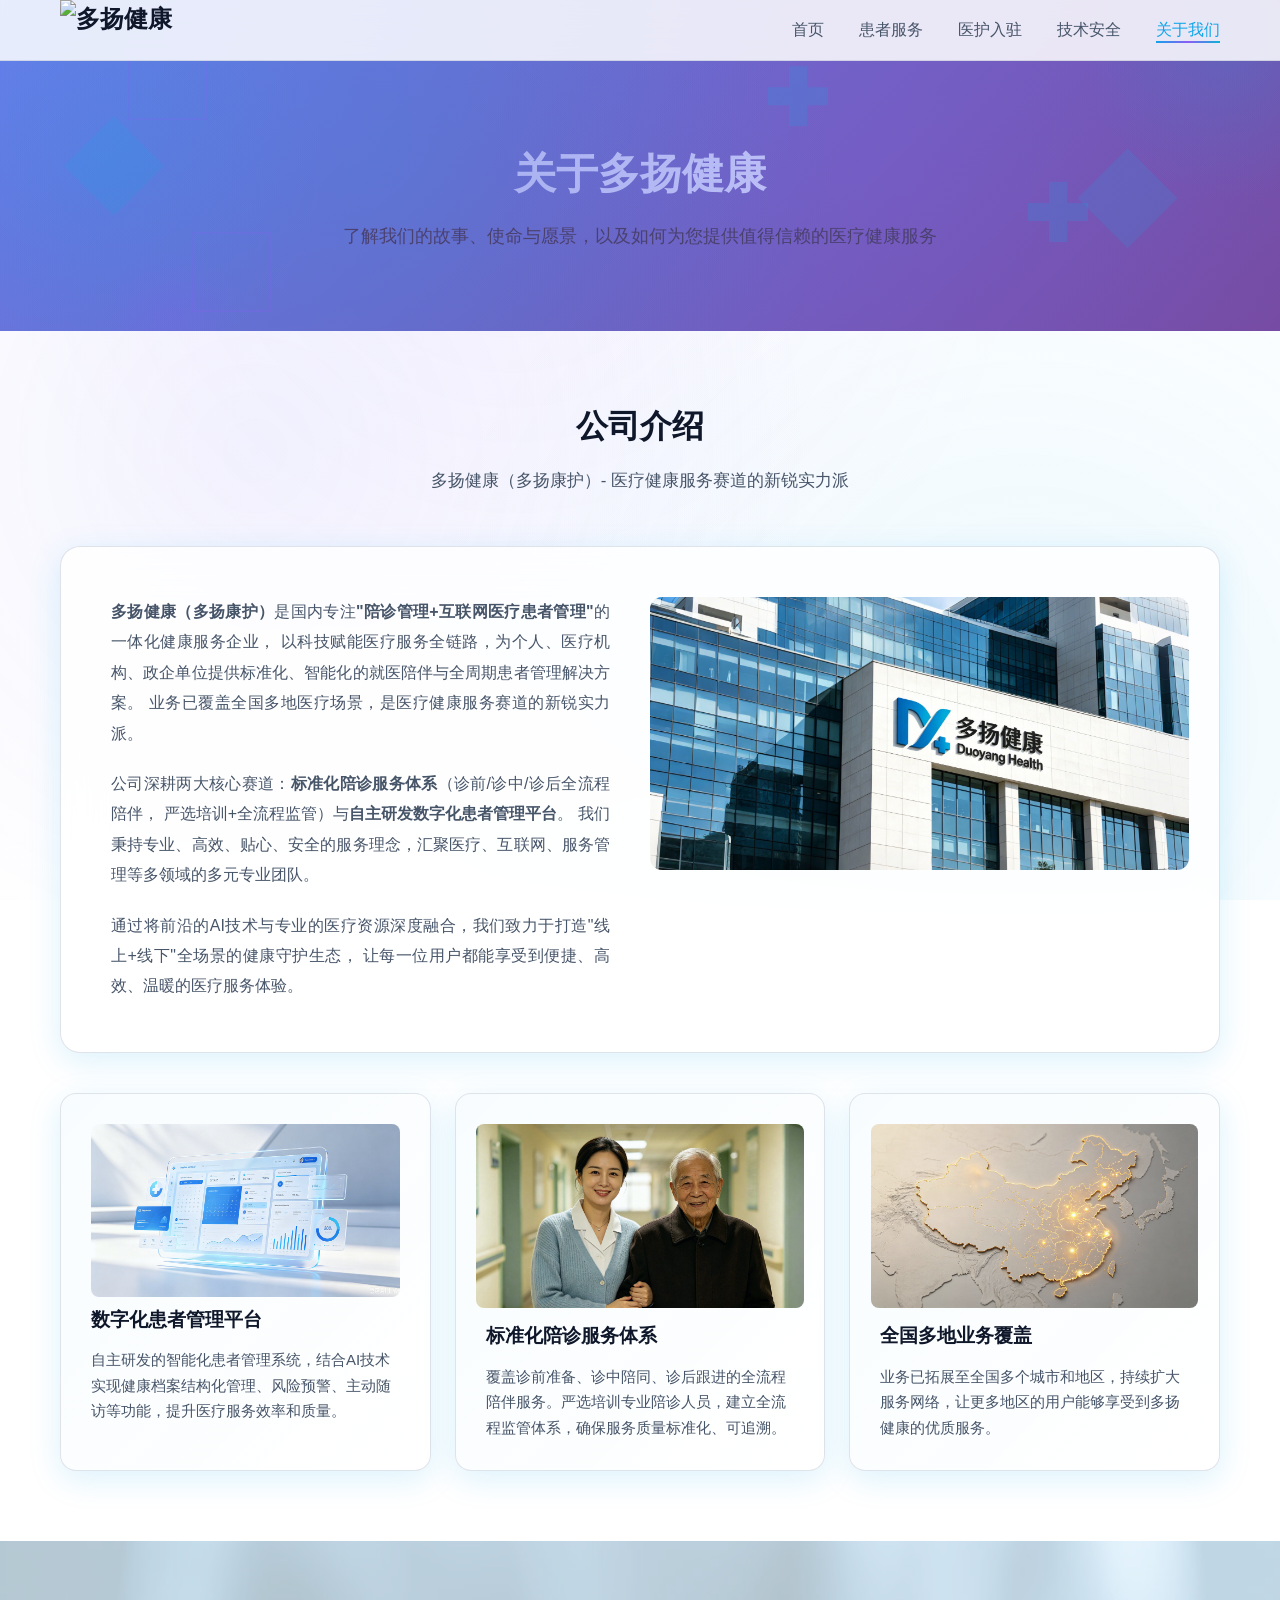
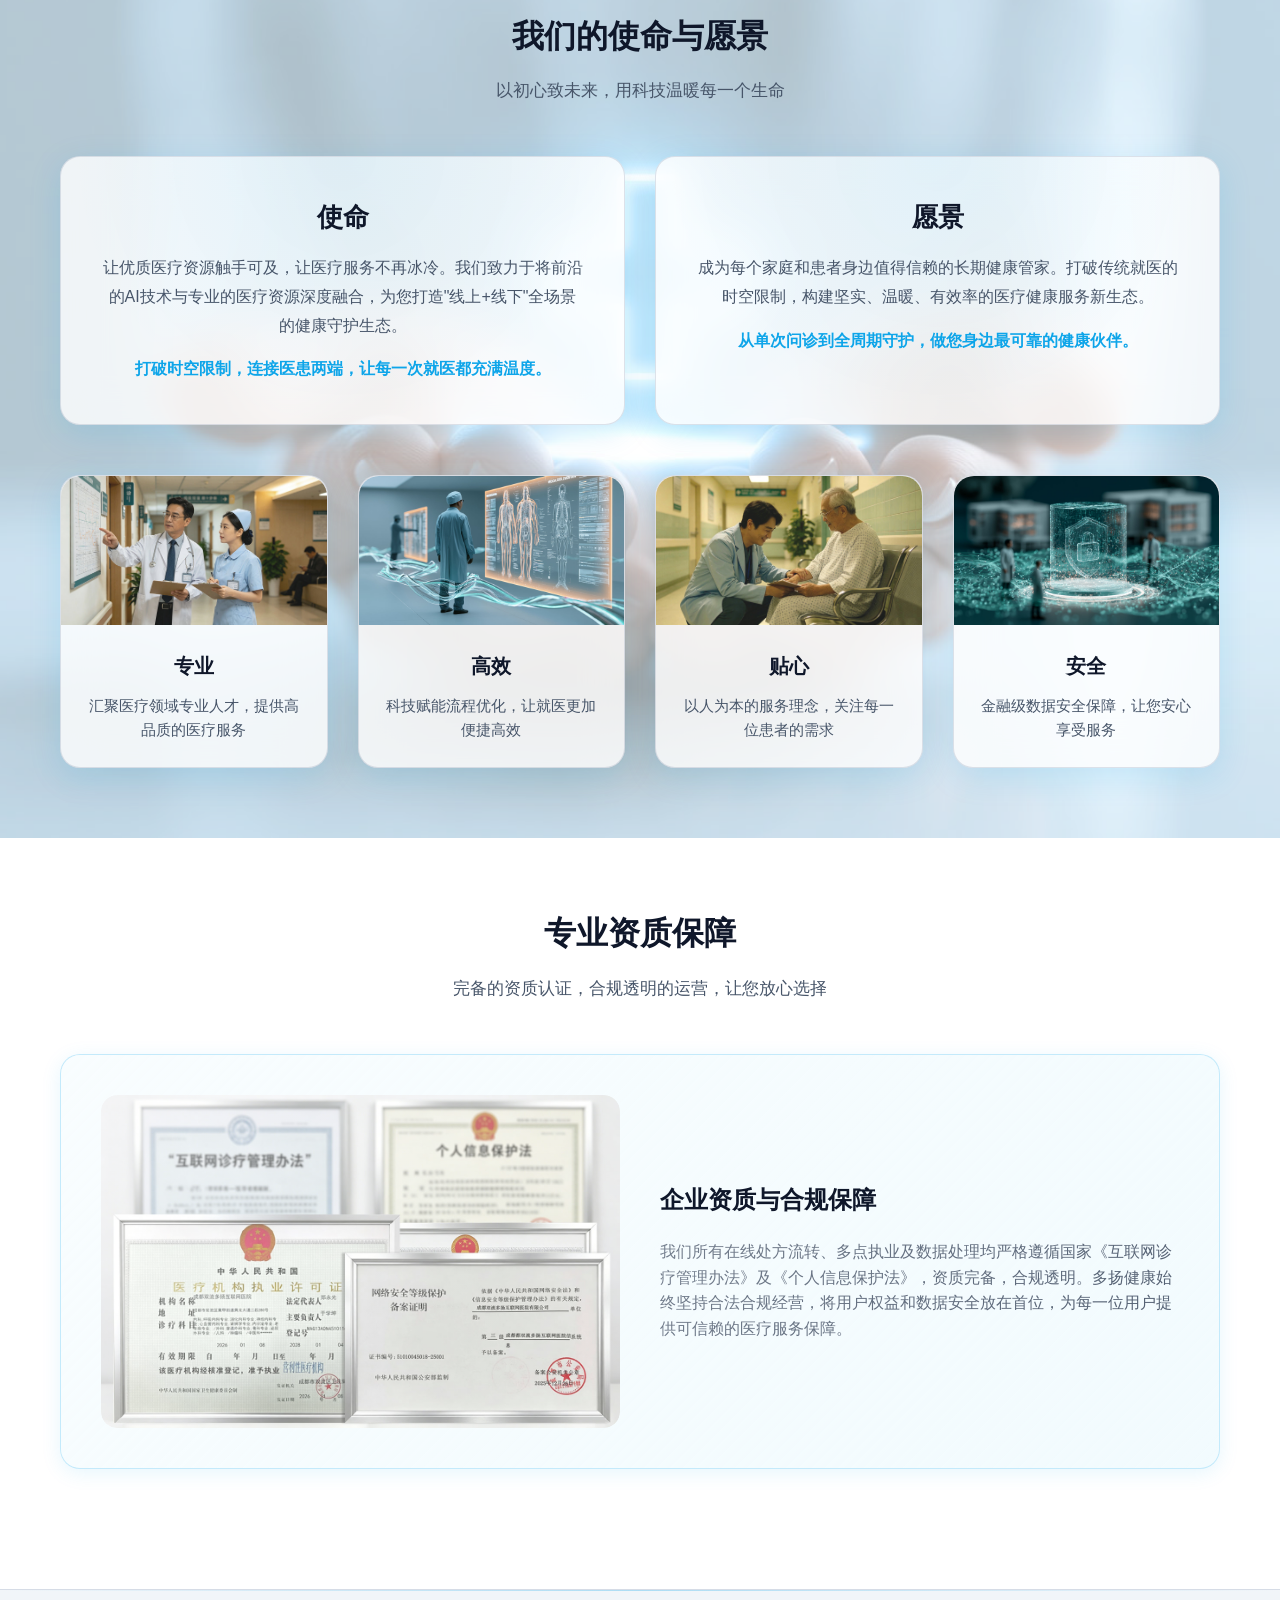
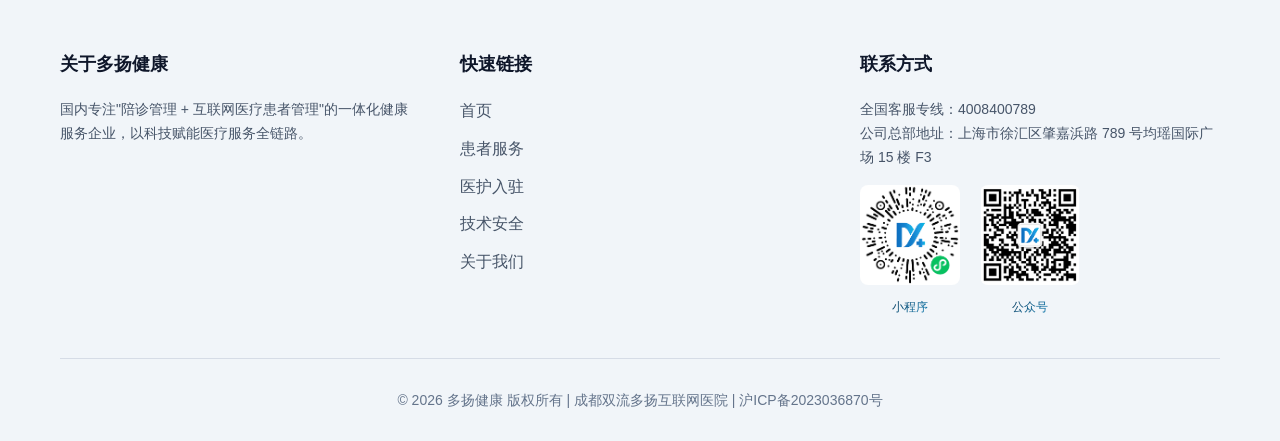
==== about.html @ b5661919 "first commit" ====
<!DOCTYPE html>
<html lang="zh-CN">
<head>
    <meta charset="UTF-8">
    <meta name="viewport" content="width=device-width, initial-scale=1.0">
    <title>关于我们 - 多扬健康</title>
    <link rel="stylesheet" href="css/style.css">
</head>
<body>
    <!-- 导航栏 -->
    <nav class="navbar">
        <div class="nav-container">
            <a href="index.html" class="logo" style="display: flex; align-items: center; gap: 10px;">
                <img src="images/LOGO.PNG" alt="多扬健康" style="height: 60px; width: 140px; object-fit: contain;">
            </a>
            <ul class="nav-menu">
                <li><a href="index.html">首页</a></li>
                <li><a href="services.html">患者服务</a></li>
                <li><a href="join.html">医护入驻</a></li>
                <li><a href="tech.html">技术安全</a></li>
                <li><a href="about.html" class="active">关于我们</a></li>
            </ul>
            <div class="mobile-toggle">
                <span></span>
                <span></span>
                <span></span>
            </div>
        </div>
    </nav>

    <!-- 页面Banner -->
    <section class="page-banner" style="background: linear-gradient(135deg, #667eea 0%, #764ba2 100%);">
        <!-- 浮动几何图形 - 方块、十字、菱形 -->
        <div class="banner-float-square" style="top: 12%; left: 10%;"></div>
        <div class="banner-float-diamond" style="top: 35%; left: 5%; animation-delay: -4s;"></div>
        <div class="banner-float-circle-1" style="top: 75%; left: 8%;"></div>
        <div class="banner-float-cross" style="top: 55%; right: 15%;"></div>
        <div class="banner-float-diamond" style="bottom: 25%; right: 8%; animation-delay: -3s;"></div>
        <div class="banner-float-square" style="top: 70%; left: 15%; animation-delay: -6s;"></div>
        <div class="banner-float-cross" style="top: 20%; left: 60%; animation-delay: -2s;"></div>

        <!-- 脉冲光晕 -->
        <div class="banner-pulse-1"></div>

        <!-- 内容 -->
        <h1 style="background: linear-gradient(90deg, #8b9de8 0%, #dad3ff 100%); -webkit-background-clip: text; -webkit-text-fill-color: transparent; background-clip: text;">关于多扬健康</h1>
        <p style="color: #4b4170;">了解我们的故事、使命与愿景，以及如何为您提供值得信赖的医疗健康服务</p>
    </section>

    <!-- 公司介绍 -->
    <section class="content-block">
        <div class="container">
            <div class="block-header fade-in">
                <h2>公司介绍</h2>
                <p>多扬健康（多扬康护）- 医疗健康服务赛道的新锐实力派</p>
            </div>

            <div class="about-intro fade-in" style="display: grid; grid-template-columns: 1fr 1fr; gap: 60px; align-items: start; color: var(--text-gray);">
                <div>
                    <p style="margin-bottom: 20px; text-align: justify; text-justify: inter-character;">
                        <strong>多扬健康（多扬康护）</strong>是国内专注<strong>"陪诊管理+互联网医疗患者管理"</strong>的一体化健康服务企业，
                        以科技赋能医疗服务全链路，为个人、医疗机构、政企单位提供标准化、智能化的就医陪伴与全周期患者管理解决方案。
                        业务已覆盖全国多地医疗场景，是医疗健康服务赛道的新锐实力派。
                    </p>
                    <p style="margin-bottom: 20px; text-align: justify; text-justify: inter-character;">
                        公司深耕两大核心赛道：<strong>标准化陪诊服务体系</strong>（诊前/诊中/诊后全流程陪伴，
                        严选培训+全流程监管）与<strong>自主研发数字化患者管理平台</strong>。
                        我们秉持专业、高效、贴心、安全的服务理念，汇聚医疗、互联网、服务管理等多领域的多元专业团队。
                    </p>
                    <p style="text-align: justify; text-justify: inter-character;">
                        通过将前沿的AI技术与专业的医疗资源深度融合，我们致力于打造"线上+线下"全场景的健康守护生态，
                        让每一位用户都能享受到便捷、高效、温暖的医疗服务体验。
                    </p>
                </div>
                <img src="images/duoyangcompany.jpg" alt="多扬健康企业总部" style="width: 108%; height: auto; border-radius: 12px; object-fit: cover; margin-left: -4%; margin-bottom: 8px;">
            </div>

            <!-- 核心业务板块 -->
            <div class="feature-list fade-in" style="margin-top: 32px; display: grid; grid-template-columns: repeat(3, 1fr); gap: 24px;">
                <div class="feature-item">
                    <img src="images/digital-platform.jpg" alt="数字化平台" style="width: 100%; height: auto; border-radius: 8px; object-fit: cover;">
                    <h3>数字化患者管理平台</h3>
                    <p>自主研发的智能化患者管理系统，结合AI技术实现健康档案结构化管理、风险预警、主动随访等功能，提升医疗服务效率和质量。</p>
                </div>

                <div class="feature-item">
                    <img src="images/accompanying-consultation.jpg" alt="陪诊服务" style="width: 106%; height: auto; border-radius: 8px; object-fit: cover; margin-left: -3%; margin-bottom: 6px;">
                    <h3>标准化陪诊服务体系</h3>
                    <p>覆盖诊前准备、诊中陪同、诊后跟进的全流程陪伴服务。严选培训专业陪诊人员，建立全流程监管体系，确保服务质量标准化、可追溯。</p>
                </div>

                <div class="feature-item">
                    <img src="images/map.jpg" alt="全国覆盖" style="width: 106%; height: auto; border-radius: 8px; object-fit: cover; margin-left: -3%; margin-bottom: 6px;">
                    <h3>全国多地业务覆盖</h3>
                    <p>业务已拓展至全国多个城市和地区，持续扩大服务网络，让更多地区的用户能够享受到多扬健康的优质服务。</p>
                </div>
            </div>
        </div>
    </section>

    <!-- 使命与愿景 -->
    <section class="content-block bg-light" style="background: linear-gradient(rgba(255, 255, 255, 0.55), rgba(255, 255, 255, 0.55)), url('images/Mission-and-Vision.jpg') center/cover no-repeat;">
        <div class="container">
            <div class="block-header fade-in">
                <h2>我们的使命与愿景</h2>
                <p>以初心致未来，用科技温暖每一个生命</p>
            </div>

            <div class="mission-vision fade-in">
                <div class="mv-card">
                    <h3>使命</h3>
                    <p>让优质医疗资源触手可及，让医疗服务不再冰冷。我们致力于将前沿的AI技术与专业的医疗资源深度融合，为您打造"线上+线下"全场景的健康守护生态。</p>
                    <p style="margin-top: 15px; color: var(--primary-color); font-weight: 600;">
                        打破时空限制，连接医患两端，让每一次就医都充满温度。
                    </p>
                </div>

                <div class="mv-card">
                    <h3>愿景</h3>
                    <p>成为每个家庭和患者身边值得信赖的长期健康管家。打破传统就医的时空限制，构建坚实、温暖、有效率的医疗健康服务新生态。</p>
                    <p style="margin-top: 15px; color: var(--primary-color); font-weight: 600;">
                        从单次问诊到全周期守护，做您身边最可靠的健康伙伴。
                    </p>
                </div>
            </div>

            <!-- 服务理念 -->
            <div class="services-grid fade-in" style="margin-top: 50px;">
                <div class="service-card" style="padding: 0;">
                    <div style="overflow: hidden; border-radius: 20px 20px 0 0;">
                        <img src="images/professional.jpg" alt="专业" style="width: 100%; height: auto; object-fit: cover; display: block;">
                    </div>
                    <div style="padding: 25px;">
                        <h3>专业</h3>
                        <p>汇聚医疗领域专业人才，提供高品质的医疗服务</p>
                    </div>
                </div>

                <div class="service-card" style="padding: 0;">
                    <div style="overflow: hidden; border-radius: 20px 20px 0 0;">
                        <img src="images/fast2.jpg" alt="高效" style="width: 100%; height: auto; object-fit: cover; display: block;">
                    </div>
                    <div style="padding: 25px;">
                        <h3>高效</h3>
                        <p>科技赋能流程优化，让就医更加便捷高效</p>
                    </div>
                </div>

                <div class="service-card" style="padding: 0;">
                    <div style="overflow: hidden; border-radius: 20px 20px 0 0;">
                        <img src="images/heartwarming.jpg" alt="贴心" style="width: 100%; height: auto; object-fit: cover; display: block;">
                    </div>
                    <div style="padding: 25px;">
                        <h3>贴心</h3>
                        <p>以人为本的服务理念，关注每一位患者的需求</p>
                    </div>
                </div>

                <div class="service-card" style="padding: 0;">
                    <div style="overflow: hidden; border-radius: 20px 20px 0 0;">
                        <img src="images/safe2.jpg" alt="安全" style="width: 100%; height: auto; object-fit: cover; display: block;">
                    </div>
                    <div style="padding: 25px;">
                        <h3>安全</h3>
                        <p>金融级数据安全保障，让您安心享受服务</p>
                    </div>
                </div>
            </div>
        </div>
    </section>

    <!-- 专业资质保障 -->
    <section class="content-block">
        <div class="container">
            <div class="block-header fade-in">
                <h2>专业资质保障</h2>
                <p>完备的资质认证，合规透明的运营，让您放心选择</p>
            </div>

            <div class="qualifications fade-in" style="display: grid; grid-template-columns: 1fr 1fr; gap: 40px; align-items: center; color: var(--text-gray);">
                <div style="overflow: hidden; border-radius: 16px;">
                    <img src="images/qualification4.jpg" alt="企业资质与合规保障" style="width: 100%; height: auto; object-fit: cover; border-radius: 16px; display: block;">
                </div>
                <div>
                    <h3>企业资质与合规保障</h3>
                    <p>我们所有在线处方流转、多点执业及数据处理均严格遵循国家《互联网诊疗管理办法》及《个人信息保护法》，资质完备，合规透明。多扬健康始终坚持合法合规经营，将用户权益和数据安全放在首位，为每一位用户提供可信赖的医疗服务保障。</p>
                </div>
            </div>
        </div>
    </section>

    <!-- 联系我们 -->
    <!-- Footer -->
    <footer class="footer">
        <div class="container">
            <div class="footer-grid">
                <div class="footer-section">
                    <h4>关于多扬健康</h4>
                    <p>国内专注"陪诊管理 + 互联网医疗患者管理"的一体化健康服务企业，以科技赋能医疗服务全链路。</p>
                </div>
                <div class="footer-section">
                    <h4>快速链接</h4>
                    <ul>
                        <li><a href="index.html">首页</a></li>
                        <li><a href="services.html">患者服务</a></li>
                        <li><a href="join.html">医护入驻</a></li>
                        <li><a href="tech.html">技术安全</a></li>
                        <li><a href="about.html">关于我们</a></li>
                    </ul>
                </div>
                <div class="footer-section">
                    <h4>联系方式</h4>
                    <p>全国客服专线：4008400789</p>
                    <p>公司总部地址：上海市徐汇区肇嘉浜路 789 号均瑶国际广场 15 楼 F3</p>
                    <div style="display: flex; gap: 20px; margin-top: 15px;">
                        <div style="text-align: center;">
                            <img src="images/duoyangapp.png" alt="小程序" style="width: 100px; height: 100px; object-fit: contain; border-radius: 8px; margin-bottom: 5px;">
                            <p style="font-size: 12px; background: linear-gradient(135deg, #0f172a 0%, #0ea5e9 100%); -webkit-background-clip: text; -webkit-text-fill-color: transparent; background-clip: text;">小程序</p>
                        </div>
                        <div style="text-align: center;">
                            <img src="images/official-account.png" alt="公众号" style="width: 100px; height: 100px; object-fit: contain; border-radius: 8px; margin-bottom: 5px;">
                            <p style="font-size: 12px; background: linear-gradient(135deg, #0f172a 0%, #0ea5e9 100%); -webkit-background-clip: text; -webkit-text-fill-color: transparent; background-clip: text;">公众号</p>
                        </div>
                    </div>
                </div>
            </div>
            <div class="footer-bottom">
                <p>&copy; 2026 多扬健康 版权所有 | 成都双流多扬互联网医院 | 沪ICP备2023036870号</p>
            </div>
        </div>
    </footer>

    <script src="js/main.js"></script>
</body>
</html>
---- css/style.css ----
* {
    margin: 0;
    padding: 0;
    box-sizing: border-box;
}

:root {
    --primary-color: #0ea5e9;
    --primary-dark: #0284c7;
    --secondary-color: #8b5cf6;
    --accent-color: #06b6d4;
    --text-dark: #0f172a;
    --text-gray: #475569;
    --text-light: #64748b;
    --bg-white: #ffffff;
    --bg-light: #f8fafc;
    --bg-lighter: #f1f5f9;
    --bg-glass: rgba(255, 255, 255, 0.7);
    --bg-glass-light: rgba(255, 255, 255, 0.9);
    --border-glass: rgba(148, 163, 184, 0.3);
    --shadow-sm: 0 1px 2px 0 rgba(0, 0, 0, 0.05);
    --shadow-md: 0 4px 6px -1px rgba(0, 0, 0, 0.1), 0 2px 4px -1px rgba(0, 0, 0, 0.06);
    --shadow-lg: 0 10px 15px -3px rgba(0, 0, 0, 0.1), 0 4px 6px -2px rgba(0, 0, 0, 0.05);
    --shadow-glass: 0 8px 32px 0 rgba(14, 165, 233, 0.15);
    --shadow-glow: 0 0 40px rgba(14, 165, 233, 0.25);
    --gradient-primary: linear-gradient(135deg, #667eea 0%, #764ba2 100%);
    --gradient-tech: linear-gradient(135deg, #0ea5e9 0%, #8b5cf6 50%, #06b6d4 100%);
    --gradient-hero: linear-gradient(135deg, #e0f2fe 0%, #ddd6fe 50%, #cffafe 100%);
    --gradient-glass: linear-gradient(135deg, rgba(255, 255, 255, 0.8) 0%, rgba(248, 250, 252, 0.6) 100%);
}

body {
    font-family: -apple-system, BlinkMacSystemFont, 'Segoe UI', 'PingFang SC', 'Hiragino Sans GB', 'Microsoft YaHei', 'Helvetica Neue', Helvetica, Arial, sans-serif;
    line-height: 1.6;
    color: var(--text-dark);
    background: var(--bg-white);
    position: relative;
    overflow-x: hidden;
}

body::before {
    content: '';
    position: fixed;
    top: 0;
    left: 0;
    right: 0;
    bottom: 0;
    background: 
        radial-gradient(circle at 20% 50%, rgba(99, 102, 241, 0.08) 0%, transparent 50%),
        radial-gradient(circle at 80% 80%, rgba(14, 165, 233, 0.08) 0%, transparent 50%),
        radial-gradient(circle at 40% 20%, rgba(139, 92, 246, 0.06) 0%, transparent 50%);
    z-index: -1;
    animation: backgroundPulse 10s ease-in-out infinite alternate;
}

@keyframes backgroundPulse {
    0% { opacity: 0.7; }
    100% { opacity: 1; }
}

.container {
    max-width: 1200px;
    margin: 0 auto;
    padding: 0 20px;
}

/* 导航栏 - Light Glassmorphism */
.navbar {
    position: fixed;
    top: 0;
    left: 0;
    right: 0;
    background: rgba(255, 255, 255, 0.85);
    backdrop-filter: blur(20px);
    -webkit-backdrop-filter: blur(20px);
    border-bottom: 1px solid var(--border-glass);
    z-index: 1000;
    transition: all 0.3s ease;
}

.navbar.scrolled {
    background: rgba(255, 255, 255, 0.95);
    box-shadow: var(--shadow-md);
}

.nav-container {
    max-width: 1200px;
    margin: 0 auto;
    padding: 0 20px;
    display: flex;
    justify-content: space-between;
    align-items: center;
    height: 60px;
}

.logo {
    font-size: 24px;
    font-weight: bold;
    color: var(--text-dark);
    text-decoration: none;
    display: flex;
    align-items: center;
    gap: 8px;
}

.logo-icon {
    width: 40px;
    height: 40px;
    background: var(--gradient-tech);
    border-radius: 12px;
    display: flex;
    align-items: center;
    justify-content: center;
    color: white;
    font-size: 20px;
    box-shadow: 0 4px 12px rgba(14, 165, 233, 0.25);
    animation: logoGlow 3s ease-in-out infinite alternate;
}

@keyframes logoGlow {
    0% { box-shadow: 0 4px 12px rgba(14, 165, 233, 0.25); }
    100% { box-shadow: 0 4px 16px rgba(139, 92, 246, 0.35); }
}

.nav-menu {
    display: flex;
    list-style: none;
    gap: 35px;
    align-items: center;
}

.nav-menu a {
    text-decoration: none;
    color: var(--text-gray);
    font-weight: 500;
    transition: all 0.3s ease;
    position: relative;
    padding: 5px 0;
}

.nav-menu a:hover,
.nav-menu a.active {
    color: var(--primary-color);
}

.nav-menu a::after {
    content: '';
    position: absolute;
    bottom: 0;
    left: 0;
    width: 0;
    height: 2px;
    background: var(--gradient-tech);
    transition: width 0.3s ease;
}

.nav-menu a:hover::after,
.nav-menu a.active::after {
    width: 100%;
}

.mobile-toggle {
    display: none;
    flex-direction: column;
    gap: 5px;
    cursor: pointer;
    padding: 5px;
}

.mobile-toggle span {
    width: 25px;
    height: 3px;
    background: var(--text-dark);
    border-radius: 2px;
    transition: all 0.3s ease;
}

/* Hero Banner - Light Tech Style */
.hero {
    min-height: 100vh;
    background: var(--gradient-hero);
    display: flex;
    align-items: center;
    justify-content: center;
    text-align: center;
    color: var(--text-dark);
    padding: 120px 20px 80px;
    position: relative;
    overflow: hidden;
}

/* Hero with Background Image */
.hero-with-image {
    background: url('../images/medical-team-hero.jpg') no-repeat center center;
    background-size: cover;
    position: relative;
}

.hero-with-image::before {
    content: '';
    position: absolute;
    top: 0;
    left: 0;
    right: 0;
    bottom: 0;
    background: linear-gradient(135deg, rgba(255, 255, 255, 0.92) 0%, rgba(240, 249, 255, 0.88) 50%, rgba(238, 244, 255, 0.90) 100%);
    z-index: 1;
}

.hero::before {
    content: '';
    position: absolute;
    top: 0;
    left: 0;
    right: 0;
    bottom: 0;
    background:
        radial-gradient(circle at 30% 40%, rgba(14, 165, 233, 0.15) 0%, transparent 50%),
        radial-gradient(circle at 70% 60%, rgba(139, 92, 246, 0.15) 0%, transparent 50%);
    animation: heroPulse 8s ease-in-out infinite alternate;
}

@keyframes heroPulse {
    0% { transform: scale(1); }
    100% { transform: scale(1.02); }
}

.hero-particles {
    position: absolute;
    top: 0;
    left: 0;
    right: 0;
    bottom: 0;
    overflow: hidden;
}

.particle {
    position: absolute;
    width: 4px;
    height: 4px;
    background: rgba(14, 165, 233, 0.6);
    border-radius: 50%;
    animation: float 15s infinite;
    box-shadow: 0 0 10px rgba(14, 165, 233, 0.6);
}

.particle:nth-child(1) { top: 20%; left: 10%; animation-delay: 0s; animation-duration: 12s; }
.particle:nth-child(2) { top: 60%; left: 80%; animation-delay: 2s; animation-duration: 14s; }
.particle:nth-child(3) { top: 40%; left: 70%; animation-delay: 4s; animation-duration: 16s; }
.particle:nth-child(4) { top: 80%; left: 20%; animation-delay: 6s; animation-duration: 13s; }
.particle:nth-child(5) { top: 30%; left: 90%; animation-delay: 8s; animation-duration: 15s; }

@keyframes float {
    0%, 100% { transform: translateY(0) translateX(0); opacity: 0; }
    10% { opacity: 1; }
    90% { opacity: 1; }
    100% { transform: translateY(-100vh) translateX(100px); opacity: 0; }
}

.hero-content {
    max-width: 900px;
    z-index: 1;
    position: relative;
}

.hero h1 {
    font-size: 48px;
    font-weight: 700;
    margin-bottom: 20px;
    line-height: 1.2;
    animation: fadeInUp 0.8s ease;
    background: linear-gradient(135deg, #0f172a 0%, #0ea5e9 100%);
    -webkit-background-clip: text;
    -webkit-text-fill-color: transparent;
    background-clip: text;
}

.hero .subtitle {
    font-size: 20px;
    margin-bottom: 40px;
    line-height: 1.6;
    animation: fadeInUp 0.8s ease 0.2s both;
    color: var(--text-gray);
}

.cta-buttons {
    display: flex;
    gap: 20px;
    justify-content: center;
    flex-wrap: wrap;
    animation: fadeInUp 0.8s ease 0.4s both;
}

/* 水晶半透明按钮 - Light Version */
.btn {
    padding: 14px 32px;
    border-radius: 50px;
    font-size: 16px;
    font-weight: 600;
    text-decoration: none;
    transition: all 0.3s ease;
    cursor: pointer;
    border: none;
    display: inline-flex;
    align-items: center;
    gap: 8px;
    position: relative;
    overflow: hidden;
}

.btn-primary {
    background: rgba(14, 165, 233, 0.15);
    backdrop-filter: blur(10px);
    -webkit-backdrop-filter: blur(10px);
    color: var(--primary-color);
    border: 1px solid rgba(14, 165, 233, 0.3);
    box-shadow: 
        0 4px 12px rgba(14, 165, 233, 0.15),
        inset 0 1px 0 rgba(255, 255, 255, 0.5),
        inset 0 -1px 0 rgba(14, 165, 233, 0.1);
}

.btn-primary:hover {
    background: rgba(14, 165, 233, 0.25);
    transform: translateY(-2px);
    box-shadow: 
        0 8px 20px rgba(14, 165, 233, 0.25),
        inset 0 1px 0 rgba(255, 255, 255, 0.6),
        inset 0 -1px 0 rgba(14, 165, 233, 0.1);
    border-color: rgba(14, 165, 233, 0.5);
}

.btn-secondary {
    background: rgba(255, 255, 255, 0.8);
    backdrop-filter: blur(10px);
    -webkit-backdrop-filter: blur(10px);
    color: var(--text-dark);
    border: 1px solid rgba(148, 163, 184, 0.3);
}

.btn-secondary:hover {
    background: rgba(255, 255, 255, 1);
    border-color: var(--primary-color);
    transform: translateY(-2px);
    box-shadow: 0 4px 12px rgba(14, 165, 233, 0.2);
}

/* Section通用样式 - Light Glass */
.section {
    padding: 80px 0;
    position: relative;
}

.section-title {
    text-align: center;
    margin-bottom: 60px;
}

.section-title h2 {
    font-size: 36px;
    font-weight: 700;
    color: var(--text-dark);
    margin-bottom: 15px;
}

.section-title p {
    font-size: 18px;
    color: var(--text-gray);
    max-width: 700px;
    margin: 0 auto;
}

.bg-light {
    background: var(--bg-lighter);
}

/* 核心优势区 - Light Glass Cards */
.advantages-grid {
    display: grid;
    grid-template-columns: repeat(auto-fit, minmax(350px, 1fr));
    gap: 30px;
    margin-top: 50px;
}

.advantage-card {
    background: rgba(255, 255, 255, 0.8);
    backdrop-filter: blur(20px);
    -webkit-backdrop-filter: blur(20px);
    padding: 40px 30px;
    border-radius: 20px;
    border: 1px solid var(--border-glass);
    transition: transform 0.3s ease, box-shadow 0.3s ease;
    border-left: 4px solid var(--primary-color);
    box-shadow: var(--shadow-glass);
    position: relative;
}

.advantage-card::before {
    content: '';
    position: absolute;
    top: 0;
    left: 0;
    right: 0;
    bottom: 0;
    background: linear-gradient(135deg, rgba(14, 165, 233, 0.03) 0%, transparent 100%);
    pointer-events: none;
}

.advantage-card:hover {
    transform: translateY(-5px);
    box-shadow: var(--shadow-glow);
    border-color: rgba(14, 165, 233, 0.4);
    background: rgba(255, 255, 255, 0.95);
}

.brand-card {
    transition: transform 0.3s ease, box-shadow 0.3s ease;
}

.brand-card:hover {
    transform: translateY(-6px);
    box-shadow: var(--shadow-glow);
}

.advantage-icon {
    width: 60px;
    height: 60px;
    background: var(--gradient-tech);
    border-radius: 16px;
    display: flex;
    align-items: center;
    justify-content: center;
    font-size: 28px;
    margin-bottom: 20px;
    color: white;
    box-shadow: 0 4px 12px rgba(14, 165, 233, 0.25);
    position: relative;
    z-index: 1;
}

.advantage-card h3 {
    font-size: 22px;
    margin-bottom: 12px;
    color: var(--text-dark);
    position: relative;
    z-index: 1;
}

.advantage-card p {
    color: var(--text-gray);
    line-height: 1.7;
    position: relative;
    z-index: 1;
}

/* 服务概览区 - Light Glass Cards */
.services-grid {
    display: grid;
    grid-template-columns: repeat(auto-fit, minmax(260px, 1fr));
    gap: 30px;
    margin-top: 50px;
}

.service-card {
    background: rgba(255, 255, 255, 0.8);
    backdrop-filter: blur(20px);
    -webkit-backdrop-filter: blur(20px);
    padding: 35px 25px;
    border-radius: 20px;
    border: 1px solid var(--border-glass);
    box-shadow: var(--shadow-glass);
    text-align: center;
    transition: transform 0.3s ease, box-shadow 0.3s ease, border-color 0.3s ease, background 0.3s ease;
    cursor: pointer;
    position: relative;
    text-decoration: none;
    color: inherit;
}

.service-card::before {
    content: '';
    position: absolute;
    top: 0;
    left: 0;
    right: 0;
    bottom: 0;
    background: radial-gradient(circle at 50% 0%, rgba(14, 165, 233, 0.1) 0%, transparent 70%);
    opacity: 0;
    transition: opacity 0.3s ease;
}

.service-card:hover::before {
    opacity: 1;
}

.service-card:hover {
    transform: translateY(-8px);
    box-shadow: var(--shadow-glow);
    border-color: rgba(14, 165, 233, 0.4);
    background: rgba(255, 255, 255, 0.95);
}

.service-card h3,
.service-card p {
    text-decoration: none;
}

.service-icon {
    width: 80px;
    height: 80px;
    background: rgba(14, 165, 233, 0.1);
    backdrop-filter: blur(10px);
    border: 1px solid rgba(14, 165, 233, 0.2);
    border-radius: 50%;
    display: flex;
    align-items: center;
    justify-content: center;
    font-size: 36px;
    margin: 0 auto 20px;
    transition: all 0.3s ease;
    position: relative;
    z-index: 1;
    box-shadow: 0 4px 12px rgba(14, 165, 233, 0.1);
}

.service-card:hover .service-icon {
    background: var(--gradient-tech);
    transform: scale(1.1) rotateY(360deg);
    box-shadow: 0 8px 20px rgba(14, 165, 233, 0.3);
    border-color: transparent;
}

.service-card h3 {
    font-size: 20px;
    margin-bottom: 12px;
    color: var(--text-dark);
    position: relative;
    z-index: 1;
}

.service-card p {
    color: var(--text-gray);
    font-size: 15px;
    line-height: 1.6;
    position: relative;
    z-index: 1;
}

/* 页面Banner - Light Gradient */
.page-banner {
    background: var(--gradient-hero);
    padding: 140px 20px 80px;
    text-align: center;
    color: var(--text-dark);
    position: relative;
    overflow: hidden;
}

.page-banner::before {
    content: '';
    position: absolute;
    top: 0;
    left: 0;
    right: 0;
    bottom: 0;
    background:
        radial-gradient(circle at 30% 50%, rgba(14, 165, 233, 0.15) 0%, transparent 50%),
        radial-gradient(circle at 70% 50%, rgba(139, 92, 246, 0.15) 0%, transparent 50%);
}

/* 浮动几何图形 - 圆形1 */
.page-banner::after {
    content: '';
    position: absolute;
    width: 300px;
    height: 300px;
    border-radius: 50%;
    background: radial-gradient(circle, rgba(14, 165, 233, 0.15) 0%, transparent 70%);
    top: -100px;
    right: -100px;
    animation: pulse-scale 3s ease-in-out infinite;
}

/* 浮动圆环1 */
.banner-float-ring-1 {
    position: absolute;
    width: 200px;
    height: 200px;
    border: 4px solid rgba(139, 92, 246, 0.25);
    border-radius: 50%;
    top: 12%;
    left: 8%;
    animation: ring-pulse-rotate 8s ease-in-out infinite;
}

/* 浮动圆环2 */
.banner-float-ring-2 {
    position: absolute;
    width: 160px;
    height: 160px;
    border: 3px solid rgba(14, 165, 233, 0.3);
    border-radius: 50%;
    bottom: 18%;
    right: 12%;
    animation: ring-pulse-rotate-reverse 10s ease-in-out infinite;
}

/* 浮动圆形2 - 大型脉冲 */
.banner-float-circle-1 {
    position: absolute;
    width: 140px;
    height: 140px;
    border-radius: 50%;
    background: radial-gradient(circle, rgba(139, 92, 246, 0.18) 0%, transparent 70%);
    top: 55%;
    left: 3%;
    animation: circle-bounce 5s ease-in-out infinite;
}

/* 浮动圆形3 - 快速缩放 */
.banner-float-circle-2 {
    position: absolute;
    width: 90px;
    height: 90px;
    border-radius: 50%;
    background: radial-gradient(circle, rgba(14, 165, 233, 0.2) 0%, transparent 70%);
    bottom: 25%;
    left: 22%;
    animation: circle-pulse-fast 4s ease-in-out infinite 1s;
}

/* 额外圆形 - 碰撞效果 */
.banner-float-circle-3 {
    position: absolute;
    width: 110px;
    height: 110px;
    border-radius: 50%;
    border: 3px solid rgba(139, 92, 246, 0.22);
    top: 25%;
    right: 8%;
    animation: circle-collide 7s ease-in-out infinite 0.5s;
}

/* 新增圆形4 - 大型缓慢脉冲 */
.banner-float-circle-4 {
    position: absolute;
    width: 170px;
    height: 170px;
    border-radius: 50%;
    background: radial-gradient(circle, rgba(14, 165, 233, 0.15) 0%, transparent 70%);
    top: 8%;
    right: 35%;
    animation: circle-slow-pulse 9s ease-in-out infinite 1.5s;
}

/* 新增圆形5 - 快速旋转缩放 */
.banner-float-circle-5 {
    position: absolute;
    width: 100px;
    height: 100px;
    border-radius: 50%;
    border: 4px solid rgba(139, 92, 246, 0.28);
    bottom: 12%;
    left: 45%;
    animation: circle-spin-pulse 6s ease-in-out infinite 2s;
}

/* 脉冲光晕 - 左侧 - 更强烈 */
.banner-pulse-1 {
    position: absolute;
    width: 450px;
    height: 450px;
    border-radius: 50%;
    background: radial-gradient(circle, rgba(14, 165, 233, 0.12) 0%, transparent 70%);
    top: 48%;
    left: -120px;
    transform: translateY(-50%);
    animation: pulse-intense 2.5s ease-in-out infinite;
}

/* 脉冲光晕 - 右侧 - 更强烈 */
.banner-pulse-2 {
    position: absolute;
    width: 400px;
    height: 400px;
    border-radius: 50%;
    background: radial-gradient(circle, rgba(139, 92, 246, 0.12) 0%, transparent 70%);
    top: 38%;
    right: -100px;
    animation: pulse-intense-delayed 2.5s ease-in-out infinite 1.25s;
}

/* 动画定义 - 更激烈的版本 */

@keyframes pulse-scale {
    0%, 100% { transform: scale(1); opacity: 0.7; }
    50% { transform: scale(1.4); opacity: 1; }
}

@keyframes ring-pulse-rotate {
    0% { transform: rotate(0deg) scale(1); opacity: 0.6; }
    25% { transform: rotate(90deg) scale(1.15); opacity: 0.9; }
    50% { transform: rotate(180deg) scale(0.9); opacity: 0.7; }
    75% { transform: rotate(270deg) scale(1.1); opacity: 0.85; }
    100% { transform: rotate(360deg) scale(1); opacity: 0.6; }
}

@keyframes ring-pulse-rotate-reverse {
    0% { transform: rotate(0deg) scale(1) translateY(0); opacity: 0.65; }
    25% { transform: rotate(-90deg) scale(1.2) translateY(-20px); opacity: 0.95; }
    50% { transform: rotate(-180deg) scale(0.85) translateY(15px); opacity: 0.75; }
    75% { transform: rotate(-270deg) scale(1.12) translateY(-10px); opacity: 0.9; }
    100% { transform: rotate(-360deg) scale(1) translateY(0); opacity: 0.65; }
}

@keyframes circle-bounce {
    0%, 100% { transform: translate(0, 0) scale(1); opacity: 0.8; }
    20% { transform: translate(35px, -25px) scale(1.2); opacity: 1; }
    40% { transform: translate(-20px, 30px) scale(0.85); opacity: 0.7; }
    60% { transform: translate(25px, 20px) scale(1.15); opacity: 0.95; }
    80% { transform: translate(-30px, -15px) scale(0.95); opacity: 0.85; }
}

@keyframes circle-pulse-fast {
    0%, 100% { transform: scale(1) rotate(0deg); opacity: 0.7; }
    33% { transform: scale(1.5) rotate(120deg); opacity: 1; }
    66% { transform: scale(0.8) rotate(240deg); opacity: 0.6; }
}

@keyframes circle-collide {
    0%, 100% { transform: translate(0, 0) scale(1); opacity: 0.75; }
    15% { transform: translate(-40px, -30px) scale(1.3); opacity: 1; }
    30% { transform: translate(30px, 20px) scale(0.8); opacity: 0.65; }
    45% { transform: translate(-25px, 35px) scale(1.18); opacity: 0.92; }
    60% { transform: translate(35px, -25px) scale(0.88); opacity: 0.72; }
    75% { transform: translate(-20px, -20px) scale(1.22); opacity: 0.95; }
    85% { transform: translate(15px, 30px) scale(0.95); opacity: 0.8; }
}

@keyframes pulse-intense {
    0%, 100% { transform: translateY(-50%) scale(1); opacity: 0.5; }
    50% { transform: translateY(-50%) scale(1.35); opacity: 1; }
}

@keyframes pulse-intense-delayed {
    0%, 100% { transform: scale(1); opacity: 0.45; }
    50% { transform: scale(1.4); opacity: 0.95; }
}

@keyframes circle-slow-pulse {
    0%, 100% { transform: scale(1) translateY(0); opacity: 0.6; }
    25% { transform: scale(1.25) translateY(-20px); opacity: 0.9; }
    50% { transform: scale(0.9) translateY(15px); opacity: 0.65; }
    75% { transform: scale(1.18) translateY(-12px); opacity: 0.85; }
}

@keyframes circle-spin-pulse {
    0%, 100% { transform: rotate(0deg) scale(1); opacity: 0.7; }
    20% { transform: rotate(72deg) scale(1.35); opacity: 1; }
    40% { transform: rotate(144deg) scale(0.82); opacity: 0.55; }
    60% { transform: rotate(216deg) scale(1.28); opacity: 0.95; }
    80% { transform: rotate(288deg) scale(0.92); opacity: 0.68; }
}

/* 新增几何图形特效 - 菱形、方块、十字 */

/* 浮动菱形 */
.banner-float-diamond {
    position: absolute;
    width: 100px;
    height: 100px;
    background: rgba(14, 165, 233, 0.15);
    clip-path: polygon(50% 0%, 100% 50%, 50% 100%, 0% 50%);
    animation: diamond-float 12s ease-in-out infinite;
}

/* 浮动方块 */
.banner-float-square {
    position: absolute;
    width: 80px;
    height: 80px;
    border: 2px solid rgba(139, 92, 246, 0.2);
    animation: square-rotate 15s linear infinite;
}

/* 浮动十字 */
.banner-float-cross {
    position: absolute;
    width: 60px;
    height: 60px;
    background: rgba(14, 165, 233, 0.18);
    clip-path: polygon(35% 0%, 65% 0%, 65% 35%, 100% 35%, 100% 65%, 65% 65%, 65% 100%, 35% 100%, 35% 65%, 0% 65%, 0% 35%, 35% 35%);
    animation: cross-pulse 6s ease-in-out infinite;
}

@keyframes diamond-float {
    0%, 100% { transform: translate(0, 0) rotate(45deg) scale(1); opacity: 0.6; }
    50% { transform: translate(40px, -40px) rotate(225deg) scale(1.3); opacity: 0.9; }
}

@keyframes square-rotate {
    0% { transform: rotate(0deg) translate(0, 0); opacity: 0.5; }
    50% { transform: rotate(180deg) translate(-30px, 30px); opacity: 0.8; }
    100% { transform: rotate(360deg) translate(0, 0); opacity: 0.5; }
}

@keyframes cross-pulse {
    0%, 100% { transform: scale(1) rotate(0deg); opacity: 0.5; }
    50% { transform: scale(1.4) rotate(90deg); opacity: 1; }
}

/* 盾牌形状 - 安全主题 */
.banner-float-shield {
    position: absolute;
    width: 80px;
    height: 100px;
    background: rgba(96, 165, 250, 0.2);
    clip-path: polygon(50% 0%, 100% 15%, 100% 45%, 50% 100%, 0% 45%, 0% 15%);
    animation: shield-float 10s ease-in-out infinite;
}

/* 锁形状 - 安全主题 */
.banner-float-lock {
    position: absolute;
    width: 70px;
    height: 85px;
    background: rgba(147, 197, 253, 0.18);
    clip-path: polygon(20% 0%, 80% 0%, 80% 35%, 70% 35%, 70% 25%, 60% 25%, 60% 15%, 40% 15%, 40% 25%, 30% 25%, 30% 35%, 20% 35%, 20% 55%, 35% 55%, 35% 65%, 65% 65%, 65% 55%, 80% 55%, 80% 75%, 50% 95%, 20% 75%);
    animation: lock-pulse 8s ease-in-out infinite;
}

/* 六边形 - 科技感 */
.banner-float-hexagon {
    position: absolute;
    width: 90px;
    height: 78px;
    border: 2px solid rgba(191, 219, 254, 0.25);
    clip-path: polygon(25% 0%, 75% 0%, 100% 50%, 75% 100%, 25% 100%, 0% 50%);
    animation: hexagon-rotate 12s linear infinite;
}

@keyframes shield-float {
    0%, 100% { transform: translateY(0) rotate(0deg) scale(1); opacity: 0.6; }
    33% { transform: translateY(-25px) rotate(5deg) scale(1.15); opacity: 0.9; }
    66% { transform: translateY(15px) rotate(-5deg) scale(0.92); opacity: 0.7; }
}

@keyframes lock-pulse {
    0%, 100% { transform: scale(1); opacity: 0.5; }
    50% { transform: scale(1.3); opacity: 1; }
}

@keyframes hexagon-rotate {
    0% { transform: rotate(0deg) translate(0, 0); opacity: 0.6; }
    50% { transform: rotate(180deg) translate(-20px, 20px); opacity: 0.9; }
    100% { transform: rotate(360deg) translate(0, 0); opacity: 0.6; }
}

.page-banner h1 {
    font-size: 42px;
    font-weight: 700;
    margin-bottom: 15px;
    position: relative;
    z-index: 1;
    background: linear-gradient(135deg, #0f172a 0%, #0ea5e9 100%);
    -webkit-background-clip: text;
    -webkit-text-fill-color: transparent;
    background-clip: text;
}

.page-banner p {
    font-size: 18px;
    color: var(--text-gray);
    max-width: 700px;
    margin: 0 auto;
    position: relative;
    z-index: 1;
}

/* 按钮弹出框样式 */
.popup-content {
    position: absolute;
    bottom: 100%;
    left: 50%;
    transform: translateX(-50%) scale(0);
    margin-bottom: 15px;
    background: white;
    padding: 20px;
    border-radius: 16px;
    box-shadow: 0 10px 40px rgba(0, 0, 0, 0.15);
    text-align: center;
    z-index: 1000;
    min-width: 190px;
    opacity: 0;
    visibility: hidden;
    pointer-events: none;
    transition: all 0.3s cubic-bezier(0.68, -0.55, 0.265, 1.55);
    transform-origin: bottom center;
}

.popup-content.show {
    opacity: 1 !important;
    visibility: visible !important;
    transform: translateX(-50%) scale(1) !important;
    pointer-events: auto !important;
}

.btn.active {
    transform: translateY(15px);
}

/* 内容区块 - Light Glass */
.content-block {
    padding: 70px 0;
}

.content-block:nth-child(even) {
    background: var(--bg-lighter);
}

.block-header {
    text-align: center;
    margin-bottom: 50px;
}

.block-header h2 {
    font-size: 32px;
    font-weight: 700;
    color: var(--text-dark);
    margin-bottom: 15px;
}

.block-header p {
    font-size: 17px;
    color: var(--text-gray);
    max-width: 800px;
    margin: 0 auto;
    line-height: 1.7;
}

.feature-list {
    display: grid;
    grid-template-columns: repeat(auto-fit, minmax(280px, 1fr));
    gap: 30px;
    margin-top: 40px;
}

.feature-item {
    background: rgba(255, 255, 255, 0.8);
    backdrop-filter: blur(20px);
    -webkit-backdrop-filter: blur(20px);
    padding: 30px;
    border-radius: 16px;
    border: 1px solid var(--border-glass);
    box-shadow: var(--shadow-glass);
    transition: all 0.3s ease;
    position: relative;
    overflow: hidden;
}

.feature-item::before {
    content: '';
    position: absolute;
    top: 0;
    left: 0;
    width: 100%;
    height: 100%;
    background: linear-gradient(135deg, rgba(14, 165, 233, 0.03) 0%, transparent 100%);
    pointer-events: none;
}

.feature-item:hover {
    box-shadow: var(--shadow-glow);
    transform: translateY(-3px);
    border-color: rgba(14, 165, 233, 0.3);
    background: rgba(255, 255, 255, 0.95);
}

.feature-item h3 {
    font-size: 19px;
    margin-bottom: 12px;
    color: var(--text-dark);
    display: flex;
    align-items: center;
    gap: 10px;
    position: relative;
    z-index: 1;
}

.feature-item h3 .icon {
    color: var(--primary-color);
    font-size: 24px;
}

.feature-item p {
    color: var(--text-gray);
    line-height: 1.7;
    font-size: 15px;
    position: relative;
    z-index: 1;
}

/* 详情卡片 - Light Glass */
.detail-cards {
    display: grid;
    grid-template-columns: repeat(auto-fit, minmax(300px, 1fr));
    gap: 35px;
    margin-top: 45px;
}

.detail-card {
    background: rgba(255, 255, 255, 0.8);
    backdrop-filter: blur(20px);
    -webkit-backdrop-filter: blur(20px);
    border-radius: 20px;
    overflow: hidden;
    border: 1px solid var(--border-glass);
    box-shadow: var(--shadow-glass);
    transition: all 0.3s ease;
    position: relative;
}

.detail-card:hover {
    transform: translateY(-5px);
    box-shadow: var(--shadow-glow);
    border-color: rgba(14, 165, 233, 0.4);
}

.card-image {
    height: 200px;
    background: var(--gradient-tech);
    display: flex;
    align-items: center;
    justify-content: center;
    font-size: 60px;
    color: white;
    position: relative;
    overflow: hidden;
}

.card-image::before {
    content: '';
    position: absolute;
    top: 0;
    left: 0;
    right: 0;
    bottom: 0;
    background: linear-gradient(135deg, rgba(255, 255, 255, 0.2) 0%, transparent 100%);
}

.card-body {
    padding: 30px;
    position: relative;
    z-index: 1;
}

.card-body h3 {
    font-size: 22px;
    margin-bottom: 15px;
    color: var(--text-dark);
}

.card-body p {
    color: var(--text-gray);
    line-height: 1.7;
    margin-bottom: 10px;
}

.card-body ul {
    list-style: none;
    margin-top: 15px;
}

.card-body ul li {
    padding: 8px 0;
    color: var(--text-gray);
    display: flex;
    align-items: flex-start;
    gap: 10px;
}

.card-body ul li::before {
    content: '✓';
    color: #10b981;
    font-weight: bold;
    flex-shrink: 0;
}

/* 技术特点 - Light Glass */
.tech-features {
    display: grid;
    grid-template-columns: repeat(auto-fit, minmax(400px, 1fr));
    gap: 40px;
    margin-top: 50px;
}

.tech-feature {
    background: rgba(255, 255, 255, 0.8);
    backdrop-filter: blur(20px);
    -webkit-backdrop-filter: blur(20px);
    padding: 40px;
    border-radius: 20px;
    border: 1px solid var(--border-glass);
    border-top: 4px solid var(--primary-color);
    box-shadow: var(--shadow-glass);
    position: relative;
    overflow: hidden;
    transition: transform 0.3s ease, box-shadow 0.3s ease;
}

.tech-feature::before {
    content: '';
    position: absolute;
    top: 0;
    left: 0;
    width: 100%;
    height: 100%;
    background: linear-gradient(135deg, rgba(14, 165, 233, 0.03) 0%, transparent 50%);
    pointer-events: none;
}

.tech-feature h3 {
    font-size: 24px;
    margin-bottom: 20px;
    color: var(--text-dark);
    display: flex;
    align-items: center;
    gap: 12px;
    position: relative;
    z-index: 1;
}

.tech-feature h3 .icon {
    font-size: 32px;
}

.tech-feature p {
    color: var(--text-gray);
    line-height: 1.8;
    margin-bottom: 15px;
    position: relative;
    z-index: 1;
}

.tech-feature .highlight {
    background: rgba(251, 191, 36, 0.1);
    backdrop-filter: blur(10px);
    border-left: 4px solid #fbbf24;
    padding: 15px 20px;
    border-radius: 8px;
    margin-top: 20px;
    font-size: 14px;
    color: #d97706;
    border: 1px solid rgba(251, 191, 36, 0.2);
    position: relative;
    z-index: 1;
}

.tech-feature:hover {
    transform: translateY(-6px);
    box-shadow: var(--shadow-glow);
}

/* 关于我们 - Light Glass */
.about-intro {
    background: rgba(255, 255, 255, 0.8);
    backdrop-filter: blur(20px);
    -webkit-backdrop-filter: blur(20px);
    padding: 50px;
    border-radius: 20px;
    border: 1px solid var(--border-glass);
    box-shadow: var(--shadow-glass);
    margin-bottom: 40px;
    line-height: 1.9;
    font-size: 16px;
    color: var(--text-gray);
    position: relative;
}

.mission-vision {
    display: grid;
    grid-template-columns: repeat(auto-fit, minmax(400px, 1fr));
    gap: 30px;
    margin: 50px 0;
}

.mv-card {
    background: rgba(255, 255, 255, 0.8);
    backdrop-filter: blur(20px);
    -webkit-backdrop-filter: blur(20px);
    padding: 40px;
    border-radius: 20px;
    border: 1px solid var(--border-glass);
    box-shadow: var(--shadow-glass);
    text-align: center;
    position: relative;
    overflow: hidden;
    transition: transform 0.3s ease, box-shadow 0.3s ease;
}

.mv-card::before {
    content: '';
    position: absolute;
    top: 0;
    left: 0;
    width: 100%;
    height: 100%;
    background: radial-gradient(circle at 50% 0%, rgba(14, 165, 233, 0.08) 0%, transparent 70%);
    pointer-events: none;
}

.mv-card .icon {
    font-size: 48px;
    margin-bottom: 20px;
    position: relative;
    z-index: 1;
}

.mv-card h3 {
    font-size: 26px;
    margin-bottom: 15px;
    color: var(--text-dark);
    position: relative;
    z-index: 1;
}

.mv-card p {
    color: var(--text-gray);
    line-height: 1.8;
    font-size: 16px;
    position: relative;
    z-index: 1;
}

.mv-card:hover {
    transform: translateY(-6px);
    box-shadow: var(--shadow-glow);
}

.qualifications {
    background: rgba(14, 165, 233, 0.05);
    backdrop-filter: blur(20px);
    -webkit-backdrop-filter: blur(20px);
    padding: 40px;
    border-radius: 20px;
    margin: 50px 0;
    border: 1px solid rgba(14, 165, 233, 0.2);
    box-shadow: 0 4px 20px rgba(14, 165, 233, 0.1);
    position: relative;
    overflow: hidden;
}

.qualifications::before {
    content: '';
    position: absolute;
    top: 0;
    left: 0;
    width: 100%;
    height: 100%;
    background: linear-gradient(135deg, rgba(255, 255, 255, 0.5) 0%, transparent 100%);
    pointer-events: none;
}

.qualifications h3 {
    font-size: 24px;
    margin-bottom: 20px;
    color: var(--text-dark);
    position: relative;
    z-index: 1;
}

.qualifications ul {
    list-style: none;
    position: relative;
    z-index: 1;
}

.qualifications ul li {
    padding: 12px 0;
    color: var(--text-gray);
    font-size: 15px;
    display: flex;
    align-items: flex-start;
    gap: 12px;
}

.qualifications ul li::before {
    content: '🏆';
    flex-shrink: 0;
}

.contact-info {
    background: rgba(255, 255, 255, 0.8);
    backdrop-filter: blur(20px);
    -webkit-backdrop-filter: blur(20px);
    padding: 40px;
    border-radius: 20px;
    border: 1px solid var(--border-glass);
    box-shadow: var(--shadow-glass);
    text-align: center;
    position: relative;
    overflow: hidden;
}

.contact-info::before {
    content: '';
    position: absolute;
    top: 0;
    left: 0;
    width: 100%;
    height: 100%;
    background: linear-gradient(135deg, rgba(255, 255, 255, 0.5) 0%, transparent 100%);
    pointer-events: none;
}

.contact-info h3 {
    font-size: 26px;
    margin-bottom: 25px;
    color: var(--text-dark);
    position: relative;
    z-index: 1;
}

.contact-item {
    display: flex;
    align-items: center;
    justify-content: center;
    gap: 15px;
    margin: 20px 0;
    font-size: 18px;
    color: var(--text-gray);
    position: relative;
    z-index: 1;
}

.contact-item .icon {
    font-size: 28px;
    color: var(--primary-color);
}

/* Footer - Light Style */
.footer {
    background: var(--bg-lighter);
    backdrop-filter: blur(20px);
    -webkit-backdrop-filter: blur(20px);
    color: var(--text-dark);
    padding: 60px 0 30px;
    border-top: 1px solid var(--border-glass);
    position: relative;
}

.footer::before {
    content: '';
    position: absolute;
    top: 0;
    left: 0;
    right: 0;
    height: 1px;
    background: linear-gradient(90deg, transparent, rgba(14, 165, 233, 0.3), transparent);
}

.footer-grid {
    display: grid;
    grid-template-columns: repeat(auto-fit, minmax(250px, 1fr));
    gap: 40px;
    margin-bottom: 40px;
}

.footer-section h4 {
    font-size: 18px;
    margin-bottom: 20px;
    color: var(--text-dark);
}

.footer-section ul {
    list-style: none;
}

.footer-section ul li {
    margin-bottom: 12px;
}

.footer-section ul li a {
    color: var(--text-gray);
    text-decoration: none;
    transition: all 0.3s ease;
}

.footer-section ul li a:hover {
    color: var(--primary-color);
}

.footer-section p {
    color: var(--text-gray);
    line-height: 1.7;
    font-size: 14px;
}

.footer-bottom {
    text-align: center;
    padding-top: 30px;
    border-top: 1px solid var(--border-glass);
    color: var(--text-light);
    font-size: 14px;
}

/* 动画 */
@keyframes fadeInUp {
    from {
        opacity: 0;
        transform: translateY(30px);
    }
    to {
        opacity: 1;
        transform: translateY(0);
    }
}

.fade-in {
    opacity: 0;
    transform: translateY(30px);
    transition: all 0.6s ease;
}

.fade-in.visible {
    opacity: 1;
    transform: translateY(0);
}

.advantage-card.fade-in.visible:hover {
    transform: translateY(-5px);
}

.service-card.fade-in.visible:hover {
    transform: translateY(-8px);
}

.brand-card.fade-in.visible:hover,
.mv-card.fade-in.visible:hover,
.tech-feature.fade-in.visible:hover {
    transform: translateY(-6px);
}

/* 响应式设计 - 平板 */
@media (max-width: 1024px) {
    .hero h1 {
        font-size: 38px;
    }

    .hero .subtitle {
        font-size: 18px;
    }

    .section-title h2 {
        font-size: 30px;
    }

    .advantages-grid {
        grid-template-columns: 1fr;
    }

    .tech-features {
        grid-template-columns: 1fr;
    }

    .mission-vision {
        grid-template-columns: 1fr;
    }
}

/* 响应式设计 - 手机 */
@media (max-width: 768px) {
    .nav-menu {
        display: none;
        position: absolute;
        top: 70px;
        left: 0;
        right: 0;
        background: rgba(255, 255, 255, 0.98);
        backdrop-filter: blur(20px);
        -webkit-backdrop-filter: blur(20px);
        flex-direction: column;
        padding: 20px;
        box-shadow: var(--shadow-lg);
        gap: 15px;
        border-bottom: 1px solid var(--border-glass);
    }

    .nav-menu.active {
        display: flex;
    }

    .mobile-toggle {
        display: flex;
    }

    .hero {
        min-height: 90vh;
        padding: 100px 15px 60px;
    }

    .hero .hero-content-wrapper {
        margin-left: 20px !important;
        max-width: 100% !important;
    }

    .hero .container {
        padding-left: 20px !important;
        max-width: 100%;
    }

    .hero .hero-content {
        max-width: 100% !important;
    }

    .hero h1 {
        font-size: 28px;
    }

    .hero .subtitle {
        font-size: 16px;
        margin-bottom: 30px;
    }

    .cta-buttons {
        flex-direction: column;
        gap: 15px;
    }

    .btn {
        padding: 12px 28px;
        font-size: 15px;
        width: 100%;
        justify-content: center;
    }

    .section {
        padding: 50px 0;
    }

    .section-title h2 {
        font-size: 26px;
    }

    .section-title p {
        font-size: 16px;
    }

    .page-banner {
        padding: 110px 15px 60px;
    }

    .page-banner h1 {
        font-size: 30px;
    }

    .page-banner p {
        font-size: 16px;
    }

    .services-grid {
        grid-template-columns: 1fr;
        gap: 20px;
    }

    .feature-list {
        grid-template-columns: 1fr;
    }

    .detail-cards {
        grid-template-columns: 1fr;
    }

    .tech-features {
        grid-template-columns: 1fr;
    }

    .mission-vision {
        grid-template-columns: 1fr;
    }

    .about-intro {
        padding: 30px 20px;
    }

    .mv-card {
        padding: 30px 20px;
    }

    .qualifications {
        padding: 30px 20px;
    }

    .footer {
        padding: 40px 0 20px;
    }

    .footer-grid {
        grid-template-columns: 1fr;
        gap: 30px;
    }

    .block-header h2 {
        font-size: 26px;
    }

    .tech-feature {
        padding: 30px 20px;
    }

    .detail-card .card-body {
        padding: 25px 20px;
    }
}

/* 超小屏幕 */
@media (max-width: 480px) {
    .hero h1 {
        font-size: 24px;
    }

    .hero .subtitle {
        font-size: 14px;
    }

    .container {
        padding: 0 15px;
    }

    .service-card {
        padding: 25px 20px;
    }

    .advantage-card {
        padding: 30px 20px;
    }
}
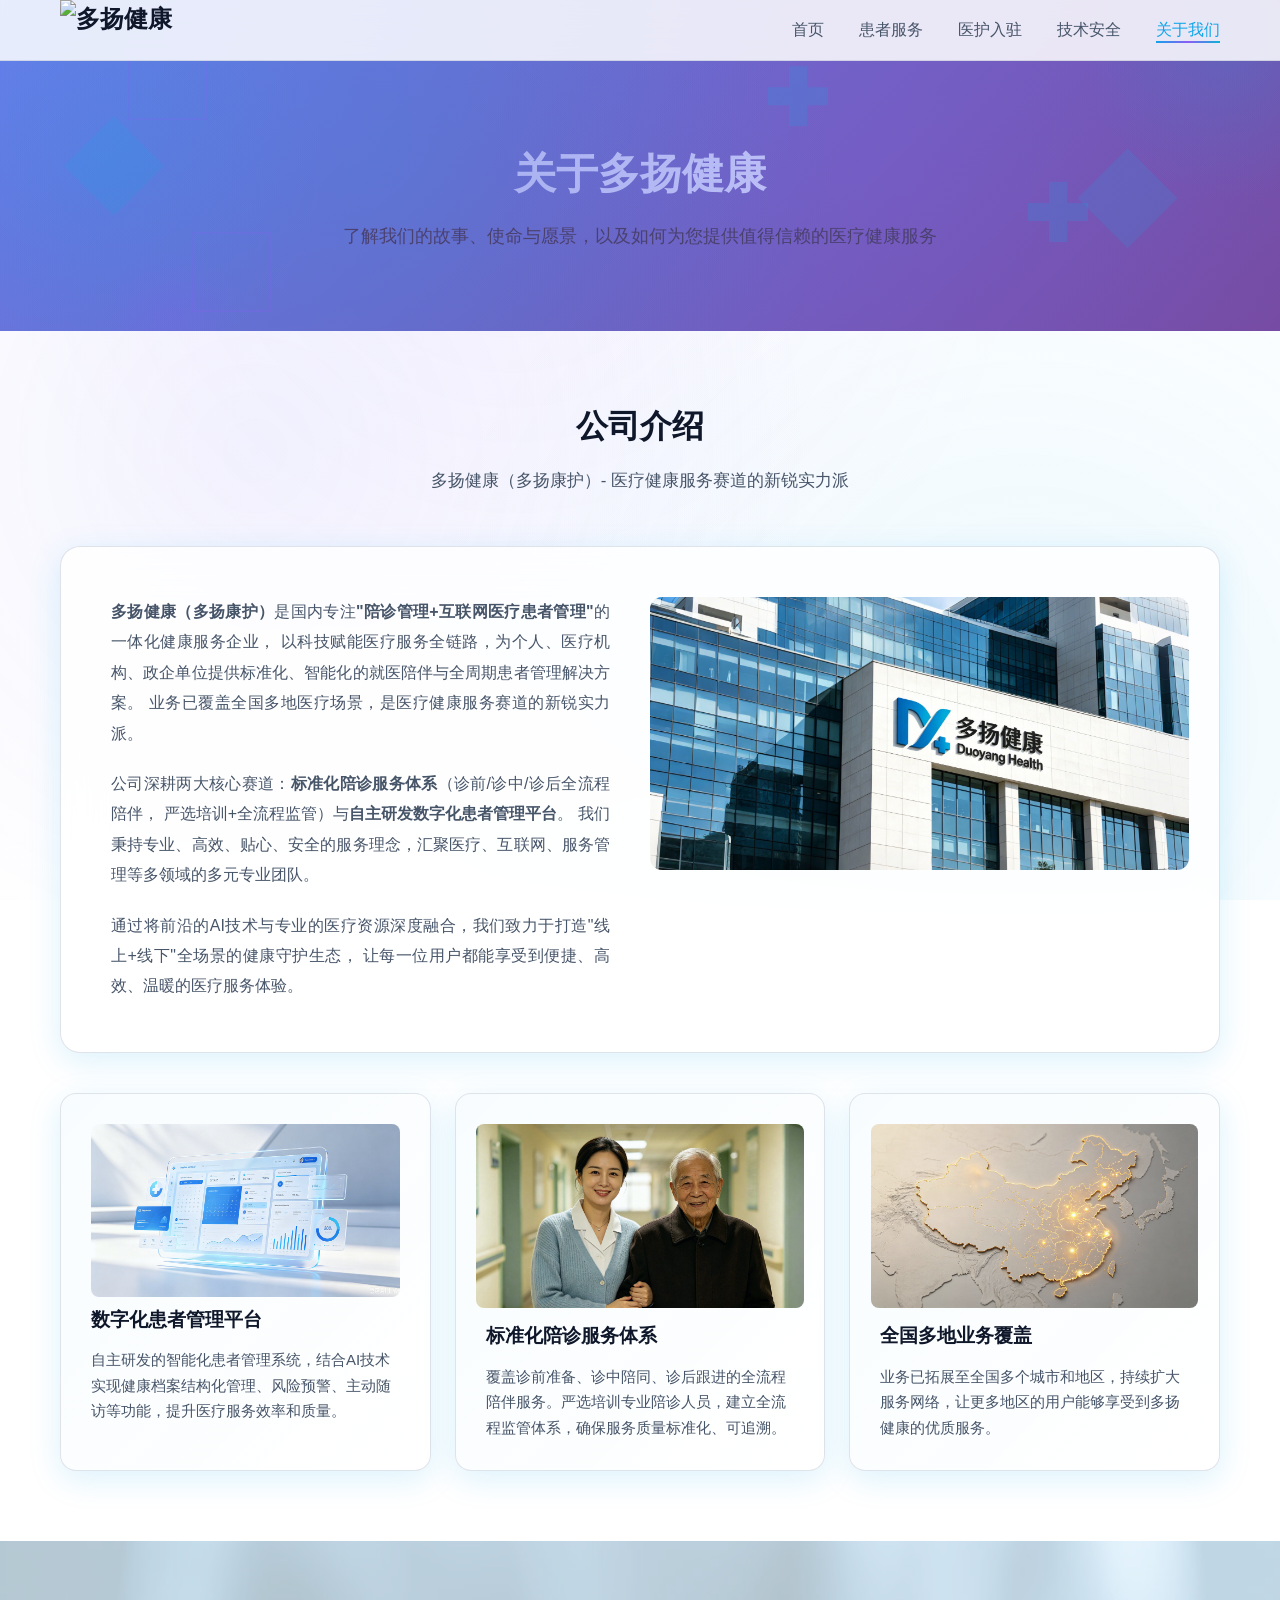
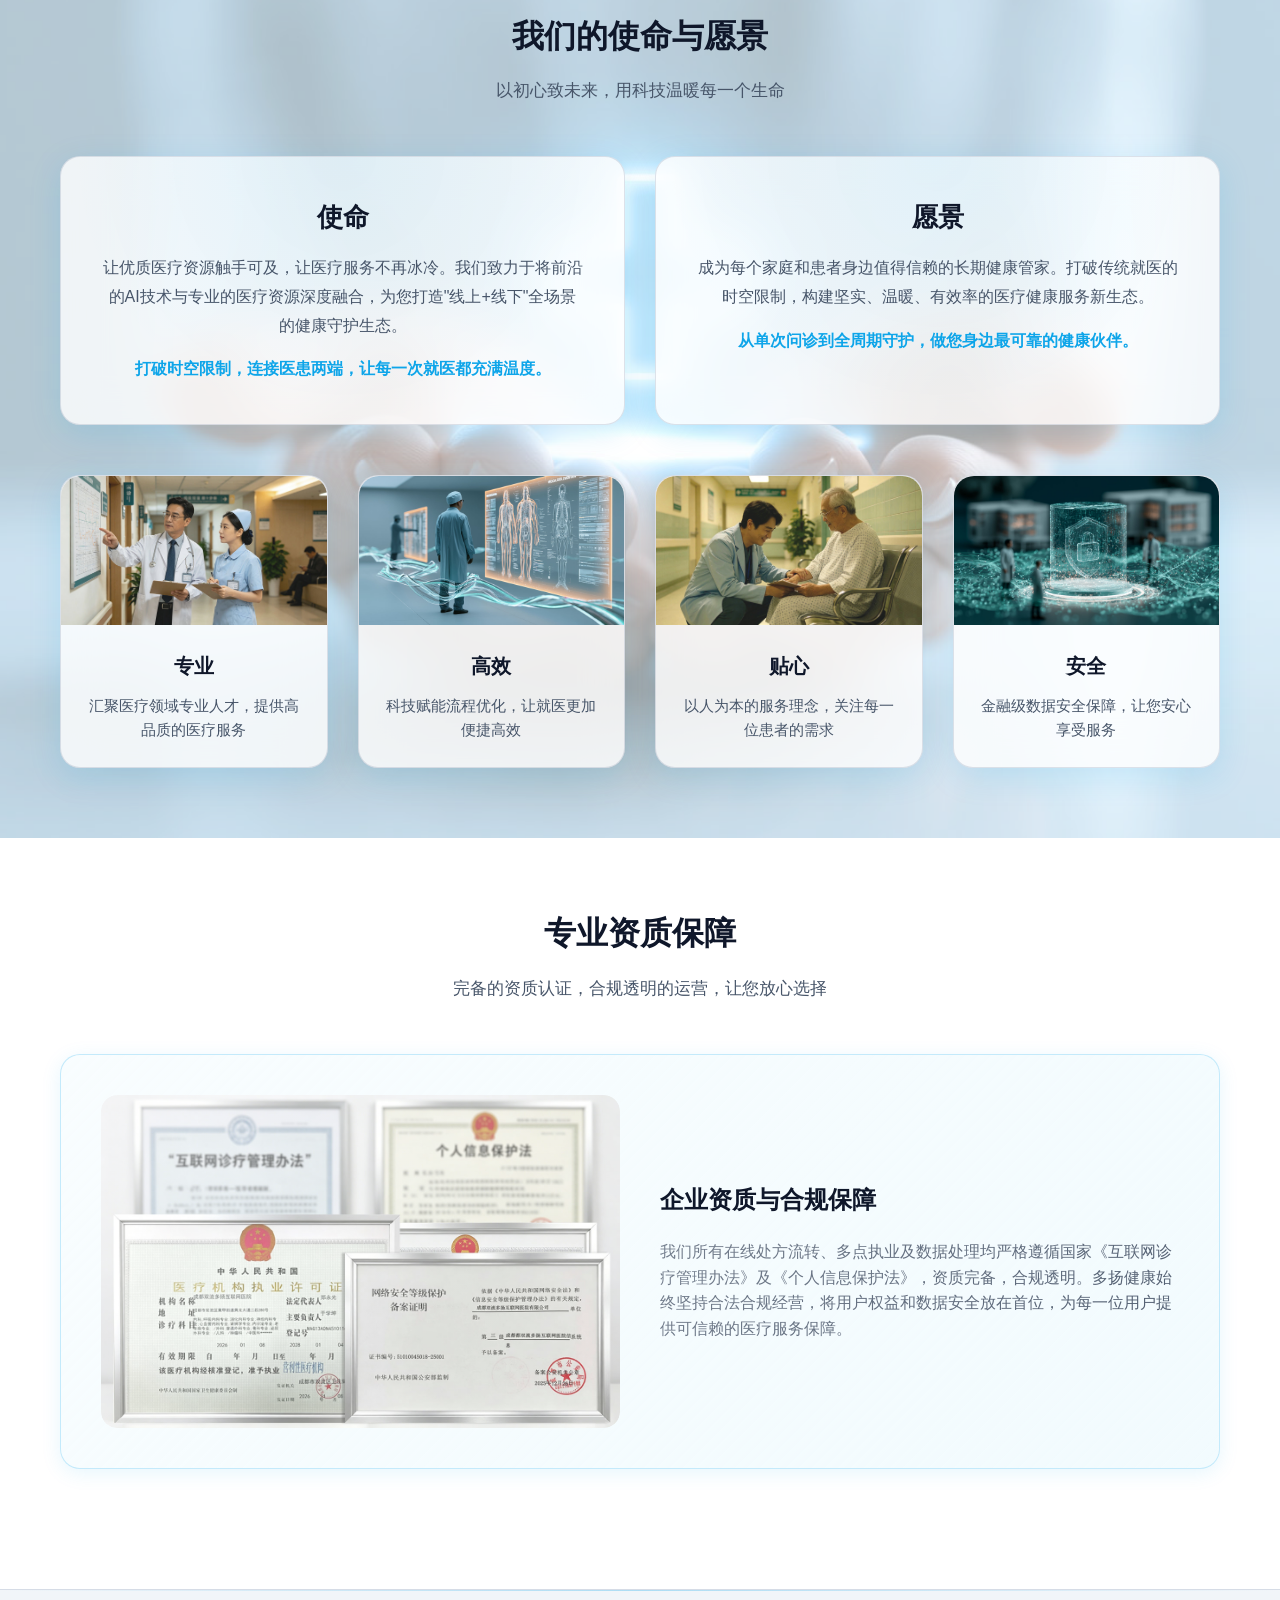
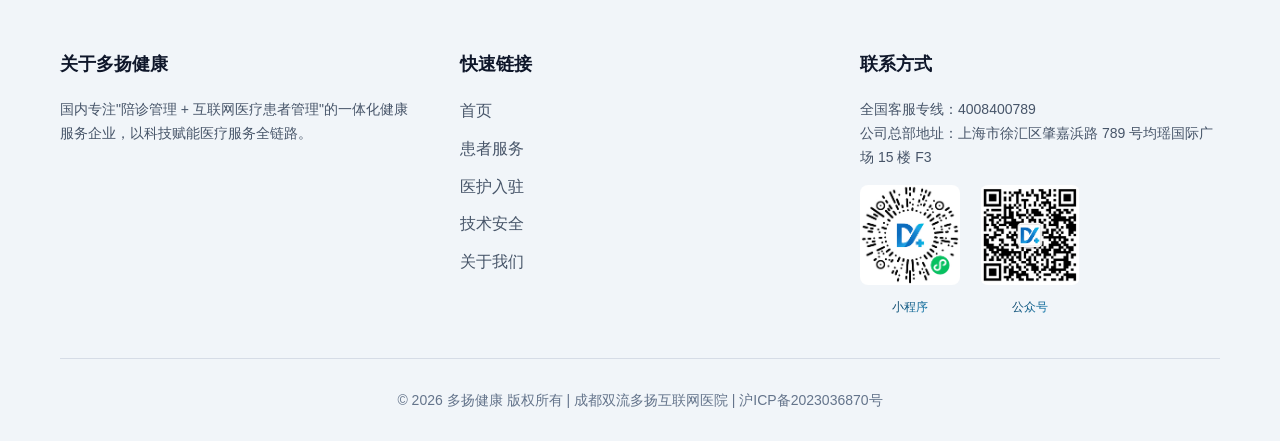
==== commit f372c814: "样式修改" ====
--- a/about.html
+++ b/about.html
@@ -76,7 +76,7 @@
             </div>
 
             <!-- 核心业务板块 -->
-            <div class="feature-list fade-in" style="margin-top: 32px; display: grid; grid-template-columns: repeat(3, 1fr); gap: 24px;">
+            <div class="feature-list fade-in feature-carousel" style="margin-top: 32px; display: grid; grid-template-columns: repeat(3, 1fr); gap: 24px;">
                 <div class="feature-item">
                     <img src="images/digital-platform.jpg" alt="数字化平台" style="width: 100%; height: auto; border-radius: 8px; object-fit: cover;">
                     <h3>数字化患者管理平台</h3>
--- a/css/style.css
+++ b/css/style.css
@@ -1259,6 +1259,7 @@
     height: 100%;
     background: linear-gradient(135deg, rgba(255, 255, 255, 0.5) 0%, transparent 100%);
     pointer-events: none;
+    border-radius: inherit;
 }
 
 .qualifications h3 {
@@ -1495,12 +1496,20 @@
     }
 
     .hero {
-        min-height: 90vh;
-        padding: 100px 15px 60px;
+        min-height: 70vh;
+        padding-top: 180px;
+        padding-left: 30px;
+        padding-right: 30px;
+        padding-bottom: 40px;
+    }
+
+    .hero-with-image {
+        background-position: 75% center !important;
     }
 
     .hero .hero-content-wrapper {
         margin-left: 20px !important;
+        margin-top: 100px !important;
         max-width: 100% !important;
     }
 
@@ -1515,23 +1524,46 @@
 
     .hero h1 {
         font-size: 28px;
+        padding-left: 20px !important;
+        padding-right: 20px !important;
     }
 
     .hero .subtitle {
         font-size: 16px;
         margin-bottom: 30px;
+        padding-left: 20px !important;
+        padding-right: 20px !important;
     }
 
     .cta-buttons {
         flex-direction: column;
-        gap: 15px;
+        align-items: center;
+        gap: 4px !important;
+        margin-top: 50px !important;
+    }
+
+    .cta-buttons > div {
+        width: 80%;
+        max-width: 280px;
+        margin-left: 0 !important;
+        margin-bottom: 0 !important;
+        padding: 0 !important;
     }
 
     .btn {
+        display: flex;
+        width: 100% !important;
+        max-width: none !important;
         padding: 12px 28px;
         font-size: 15px;
-        width: 100%;
         justify-content: center;
+        box-sizing: border-box;
+    }
+
+    .hero .btn-primary,
+    .hero .btn-secondary {
+        margin: 0 !important;
+        text-align: center;
     }
 
     .section {
@@ -1580,7 +1612,30 @@
     }
 
     .about-intro {
-        padding: 30px 20px;
+        padding: 0 !important;
+        grid-template-columns: 1fr !important;
+        gap: 0 !important;
+        border-radius: 20px !important;
+        box-shadow: var(--shadow-glass) !important;
+        background: rgba(255, 255, 255, 0.8) !important;
+        overflow: hidden !important;
+        isolation: isolate !important;
+    }
+
+    .about-intro > div:first-child {
+        order: 2;
+        padding: 24px 20px;
+    }
+
+    .about-intro > img {
+        order: 1;
+        width: 100% !important;
+        height: auto !important;
+        margin-left: 0 !important;
+        margin-top: 0 !important;
+        margin-bottom: 0 !important;
+        border-radius: 0 !important;
+        display: block;
     }
 
     .mv-card {
@@ -1588,7 +1643,31 @@
     }
 
     .qualifications {
-        padding: 30px 20px;
+        padding: 0 !important;
+        grid-template-columns: 1fr !important;
+        gap: 0 !important;
+        border-radius: 20px !important;
+        box-shadow: var(--shadow-glass) !important;
+        background: rgba(14, 165, 233, 0.05) !important;
+        overflow: hidden !important;
+        isolation: isolate !important;
+    }
+
+    .qualifications > div:first-child {
+        order: 1;
+        overflow: hidden;
+        border-radius: 0;
+    }
+
+    .qualifications > div:first-child img {
+        border-radius: 0 !important;
+        display: block;
+        width: 100% !important;
+    }
+
+    .qualifications > div:last-child {
+        order: 2;
+        padding: 24px 20px;
     }
 
     .footer {
@@ -1635,3 +1714,62 @@
         padding: 30px 20px;
     }
 }
+
+/* 品牌展示区 - 弹性触摸滑动 */
+.brand-carousel {
+    -webkit-overflow-scrolling: touch;
+}
+
+.brand-carousel .brand-card {
+    flex-shrink: 0;
+}
+
+/* 功能特性区 - 弹性触摸滑动 */
+.feature-carousel {
+    -webkit-overflow-scrolling: touch;
+}
+
+.feature-carousel .feature-item {
+    flex-shrink: 0;
+}
+
+/* 弹性滑动内部容器 */
+.elastic-inner {
+    display: flex !important;
+    flex-wrap: nowrap !important;
+    width: max-content !important;
+}
+
+@media (max-width: 768px) {
+    .brand-carousel,
+    .feature-carousel {
+        display: block !important;
+        grid-template-columns: unset !important;
+        overflow: hidden !important;
+        gap: 0 !important;
+        padding-bottom: 10px;
+        position: relative;
+    }
+
+    .brand-carousel::-webkit-scrollbar,
+    .feature-carousel::-webkit-scrollbar {
+        display: none;
+    }
+
+    .brand-carousel .elastic-inner,
+    .feature-carousel .elastic-inner {
+        gap: 20px !important;
+    }
+
+    .brand-carousel .brand-card {
+        width: 280px !important;
+        min-width: 280px !important;
+        flex-shrink: 0 !important;
+    }
+
+    .feature-carousel .feature-item {
+        width: 300px !important;
+        min-width: 300px !important;
+        flex-shrink: 0 !important;
+    }
+}
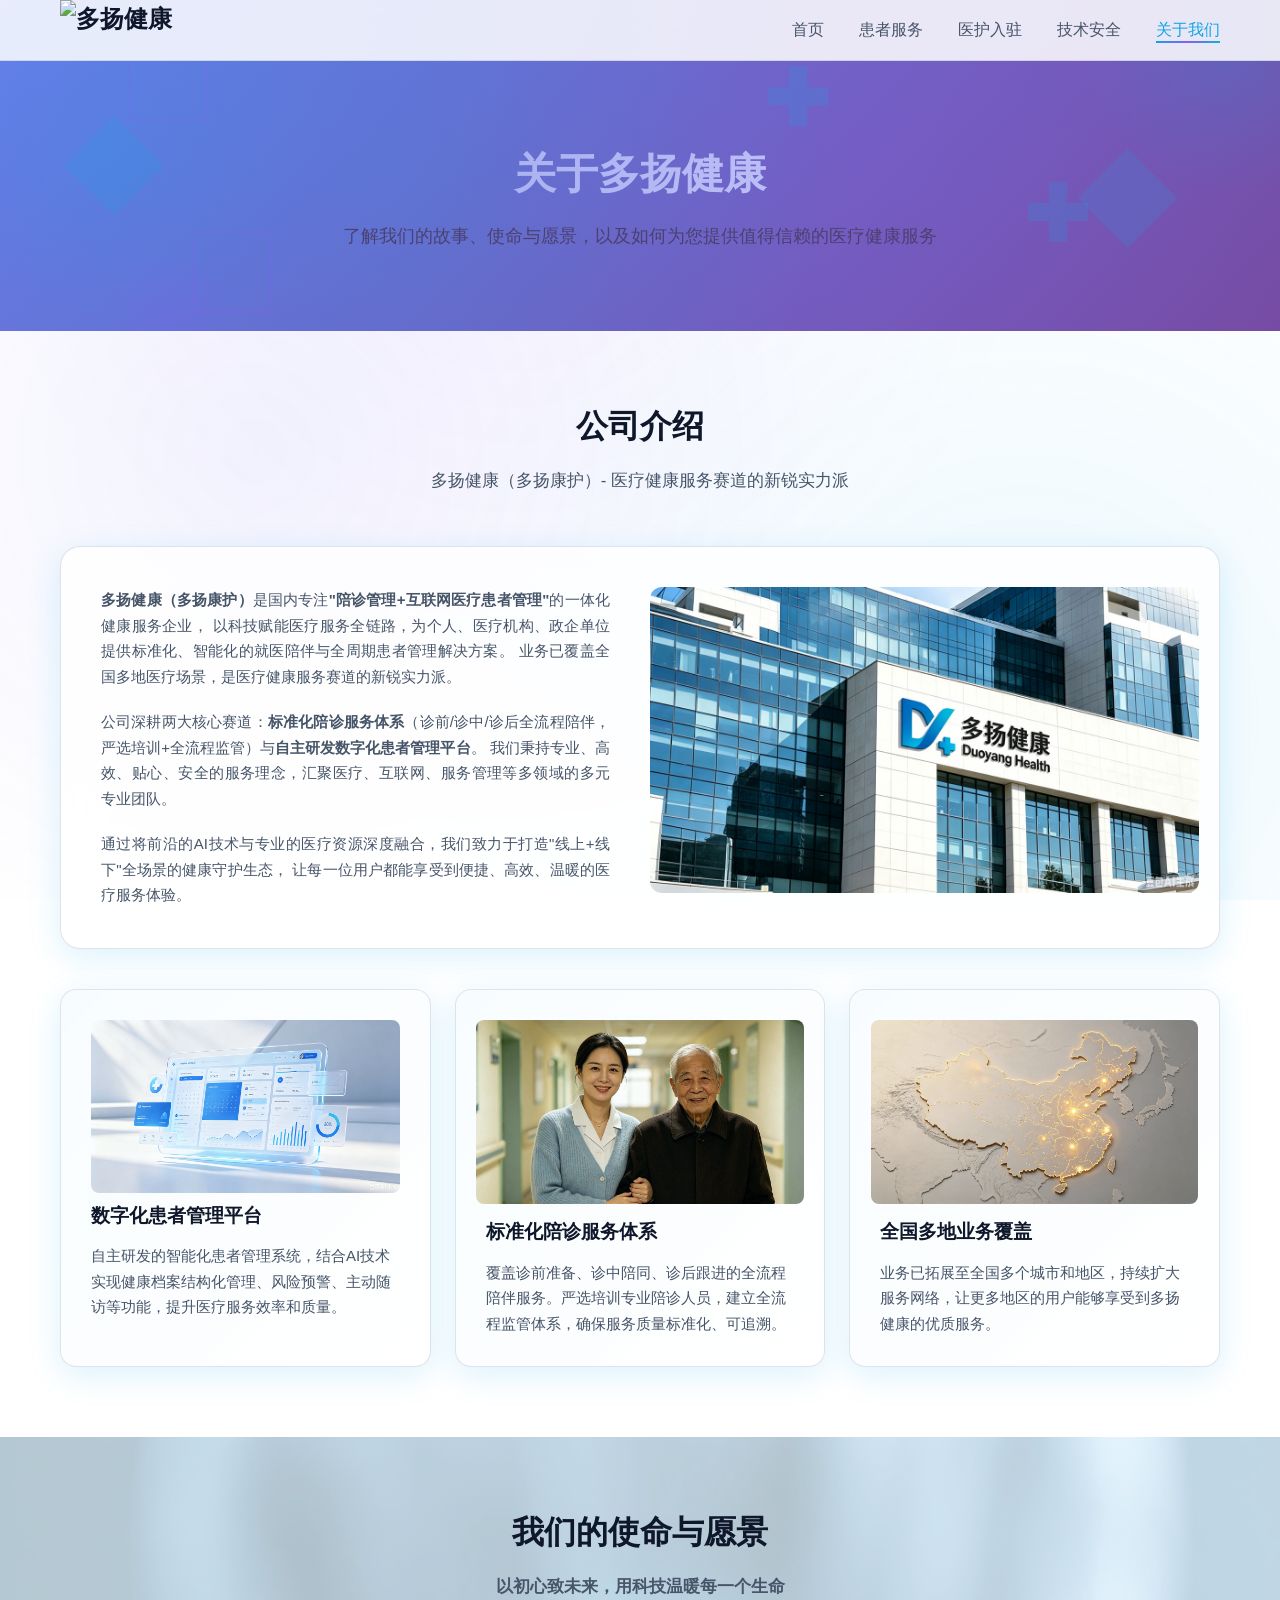
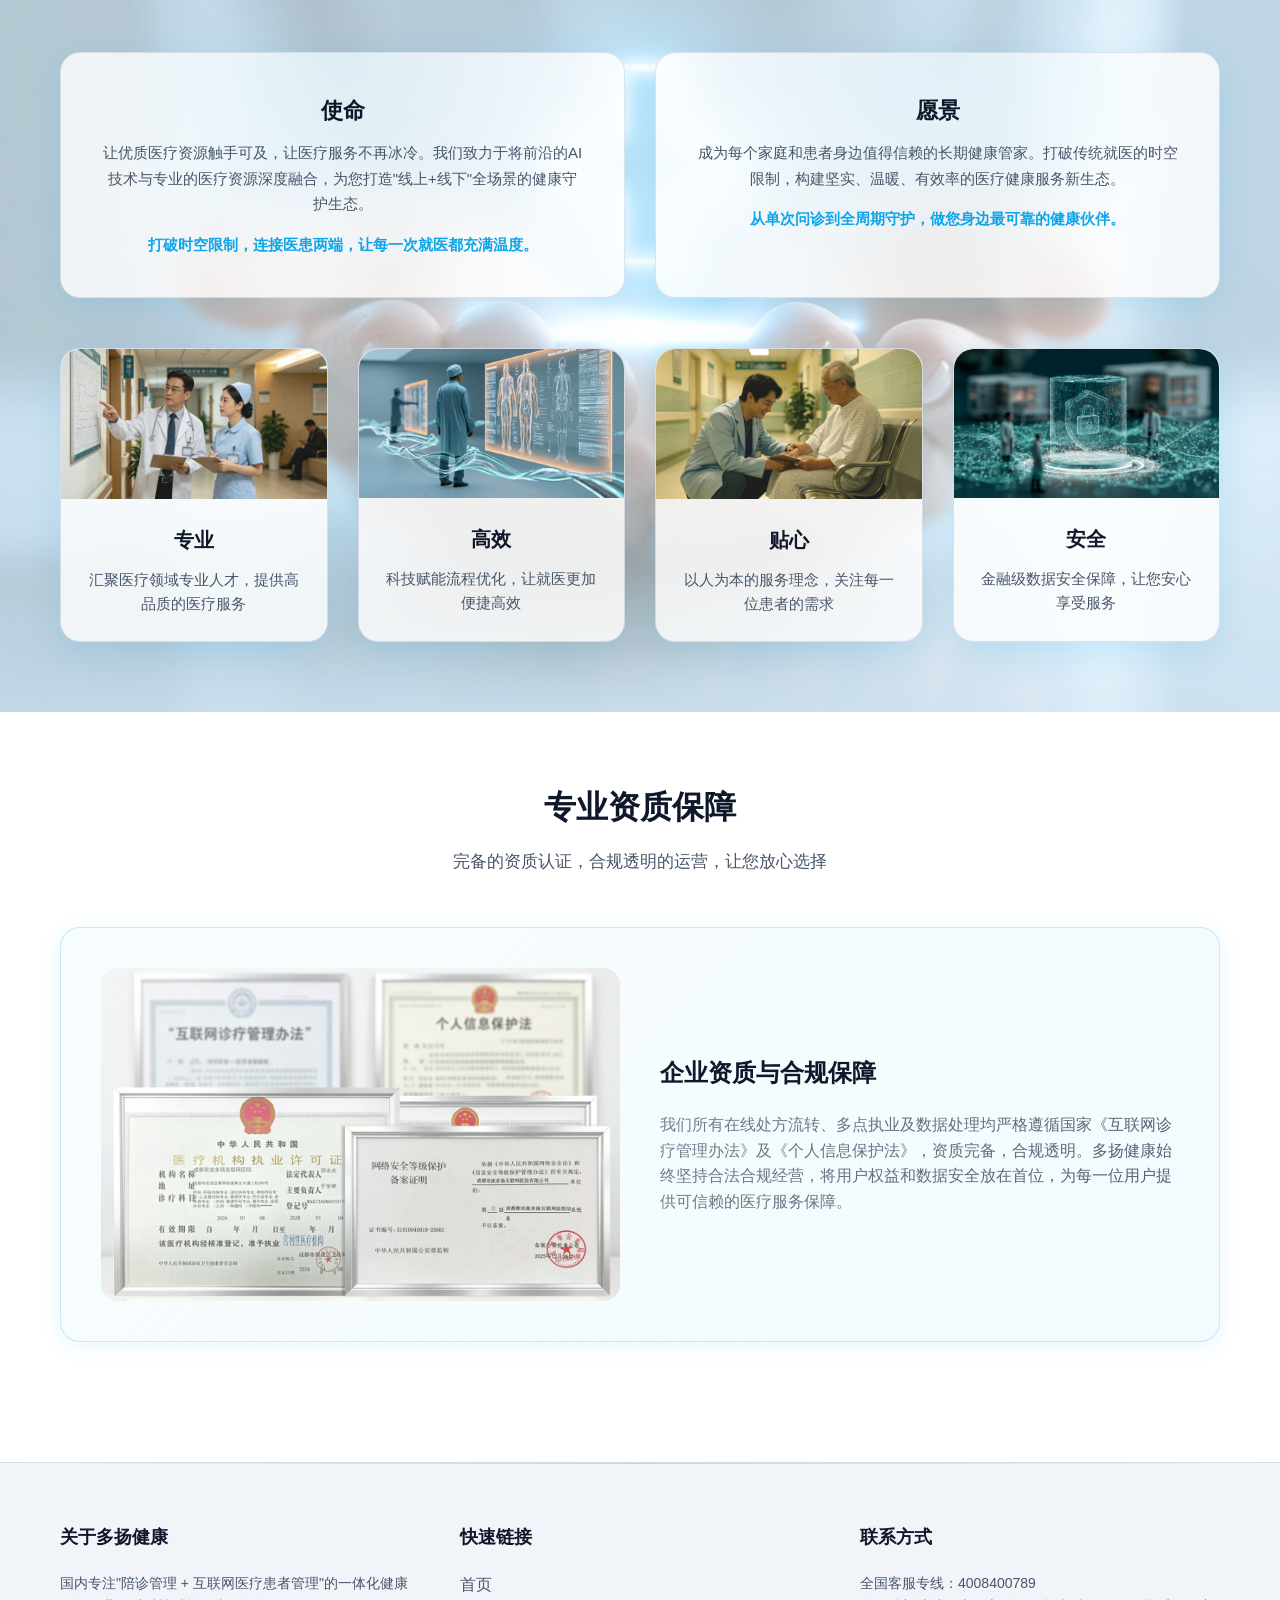
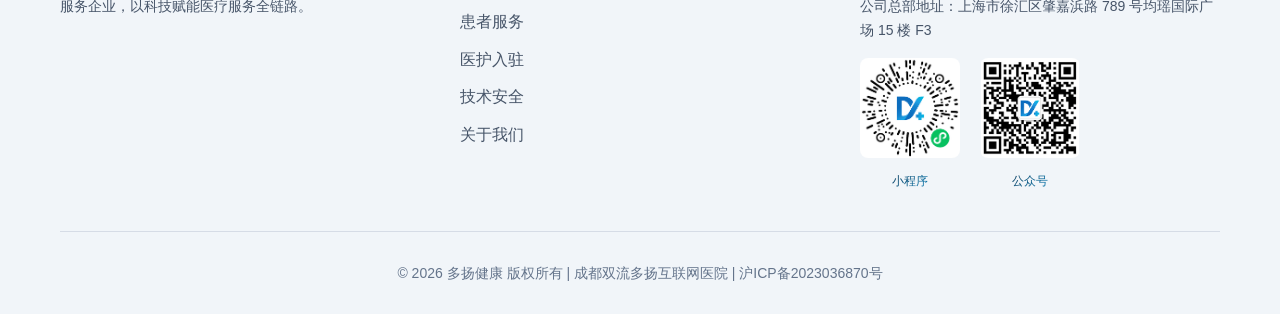
==== commit dcdd4864: "re-push all files" ====
--- a/about.html
+++ b/about.html
@@ -103,7 +103,7 @@
         <div class="container">
             <div class="block-header fade-in">
                 <h2>我们的使命与愿景</h2>
-                <p>以初心致未来，用科技温暖每一个生命</p>
+                <p style="font-weight: 600;">以初心致未来，用科技温暖每一个生命</p>
             </div>
 
             <div class="mission-vision fade-in">
--- a/css/style.css
+++ b/css/style.css
@@ -1166,15 +1166,29 @@
     background: rgba(255, 255, 255, 0.8);
     backdrop-filter: blur(20px);
     -webkit-backdrop-filter: blur(20px);
-    padding: 50px;
+    padding: 40px;
     border-radius: 20px;
     border: 1px solid var(--border-glass);
     box-shadow: var(--shadow-glass);
     margin-bottom: 40px;
-    line-height: 1.9;
-    font-size: 16px;
+    position: relative;
+    overflow: hidden;
+}
+
+.about-intro h3 {
+    font-size: 22px;
+    margin-bottom: 12px;
+    color: var(--text-dark);
+    position: relative;
+    z-index: 1;
+}
+
+.about-intro p {
     color: var(--text-gray);
-    position: relative;
+    line-height: 1.7;
+    font-size: 15px;
+    position: relative;
+    z-index: 1;
 }
 
 .mission-vision {
@@ -1217,8 +1231,8 @@
 }
 
 .mv-card h3 {
-    font-size: 26px;
-    margin-bottom: 15px;
+    font-size: 22px;
+    margin-bottom: 12px;
     color: var(--text-dark);
     position: relative;
     z-index: 1;
@@ -1226,8 +1240,8 @@
 
 .mv-card p {
     color: var(--text-gray);
-    line-height: 1.8;
-    font-size: 16px;
+    line-height: 1.7;
+    font-size: 15px;
     position: relative;
     z-index: 1;
 }
@@ -1538,7 +1552,7 @@
     .cta-buttons {
         flex-direction: column;
         align-items: center;
-        gap: 4px !important;
+        gap: 16px !important;
         margin-top: 50px !important;
     }
 
@@ -1638,6 +1652,20 @@
         display: block;
     }
 
+    .about-intro > h3,
+    .about-intro > p {
+        padding-left: 20px;
+        padding-right: 20px;
+    }
+
+    .about-intro > h3 {
+        padding-top: 20px;
+    }
+
+    .about-intro > p {
+        padding-bottom: 20px;
+    }
+
     .mv-card {
         padding: 30px 20px;
     }
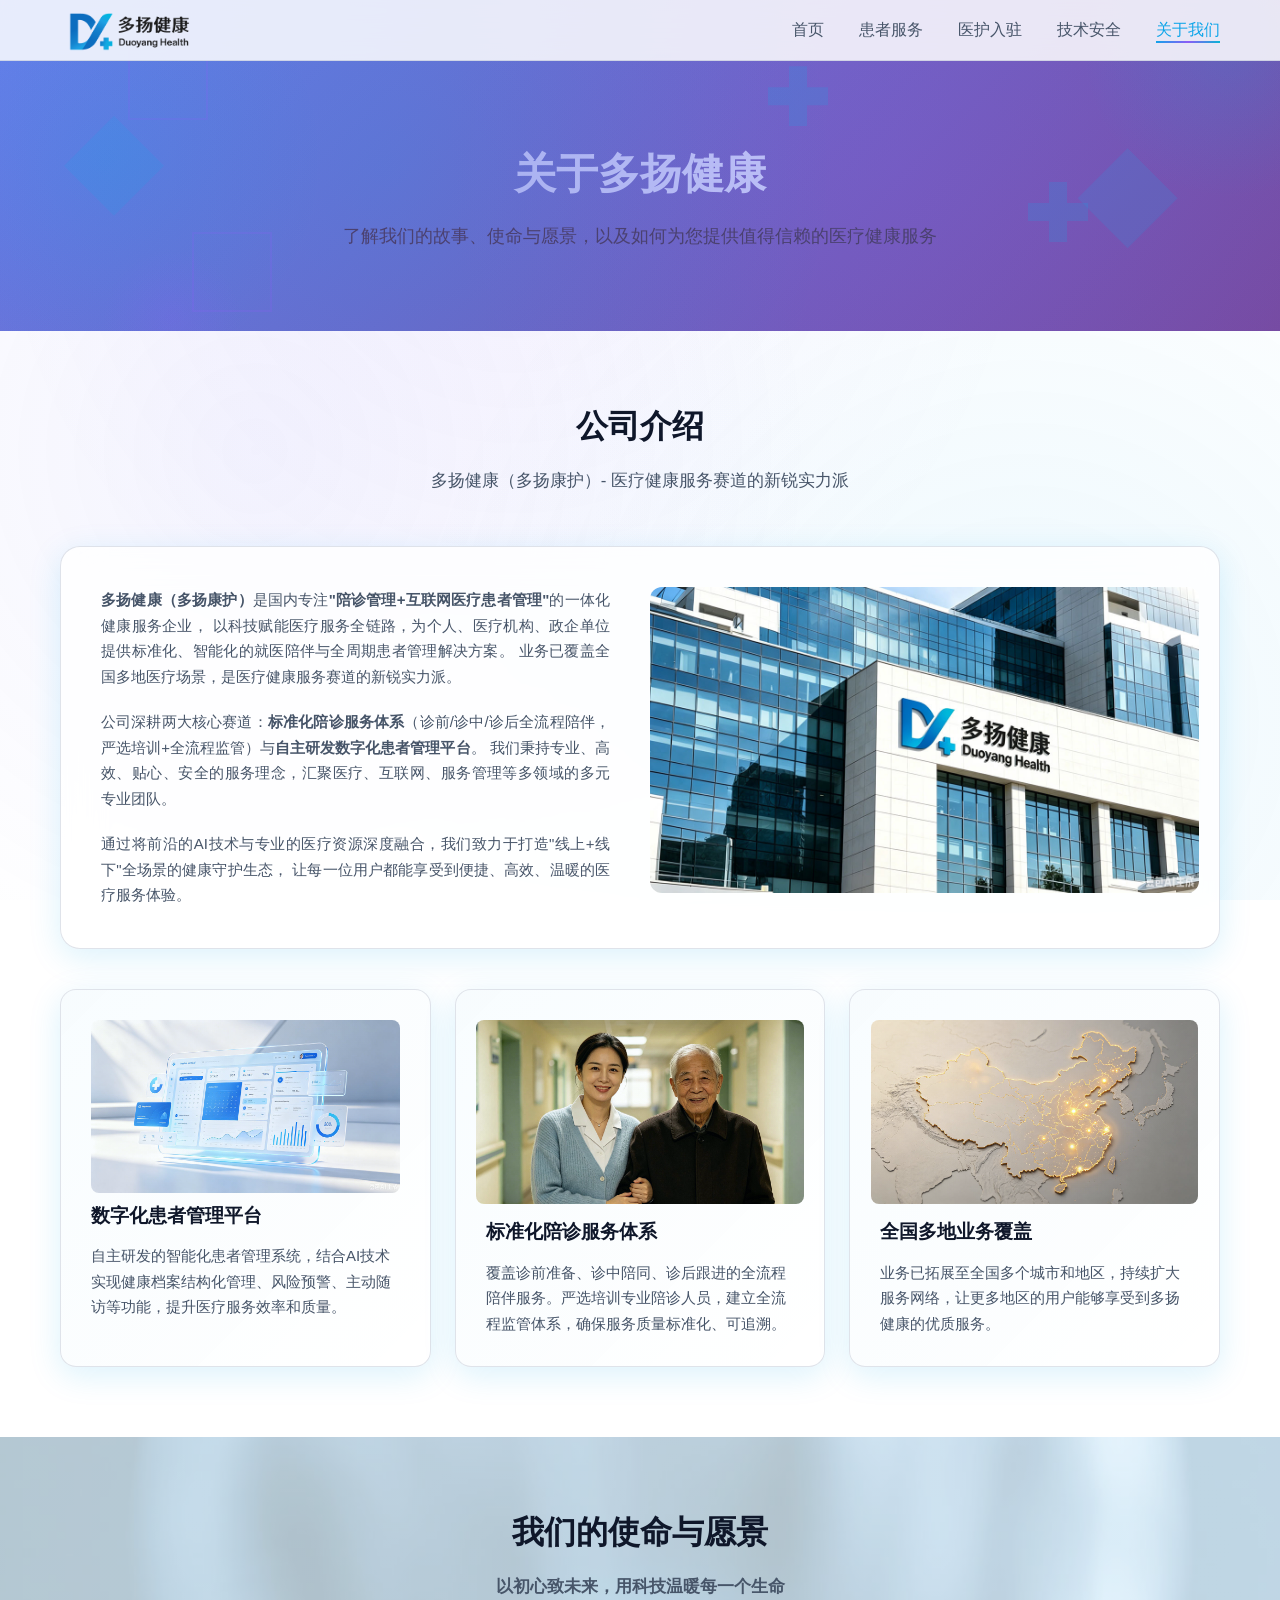
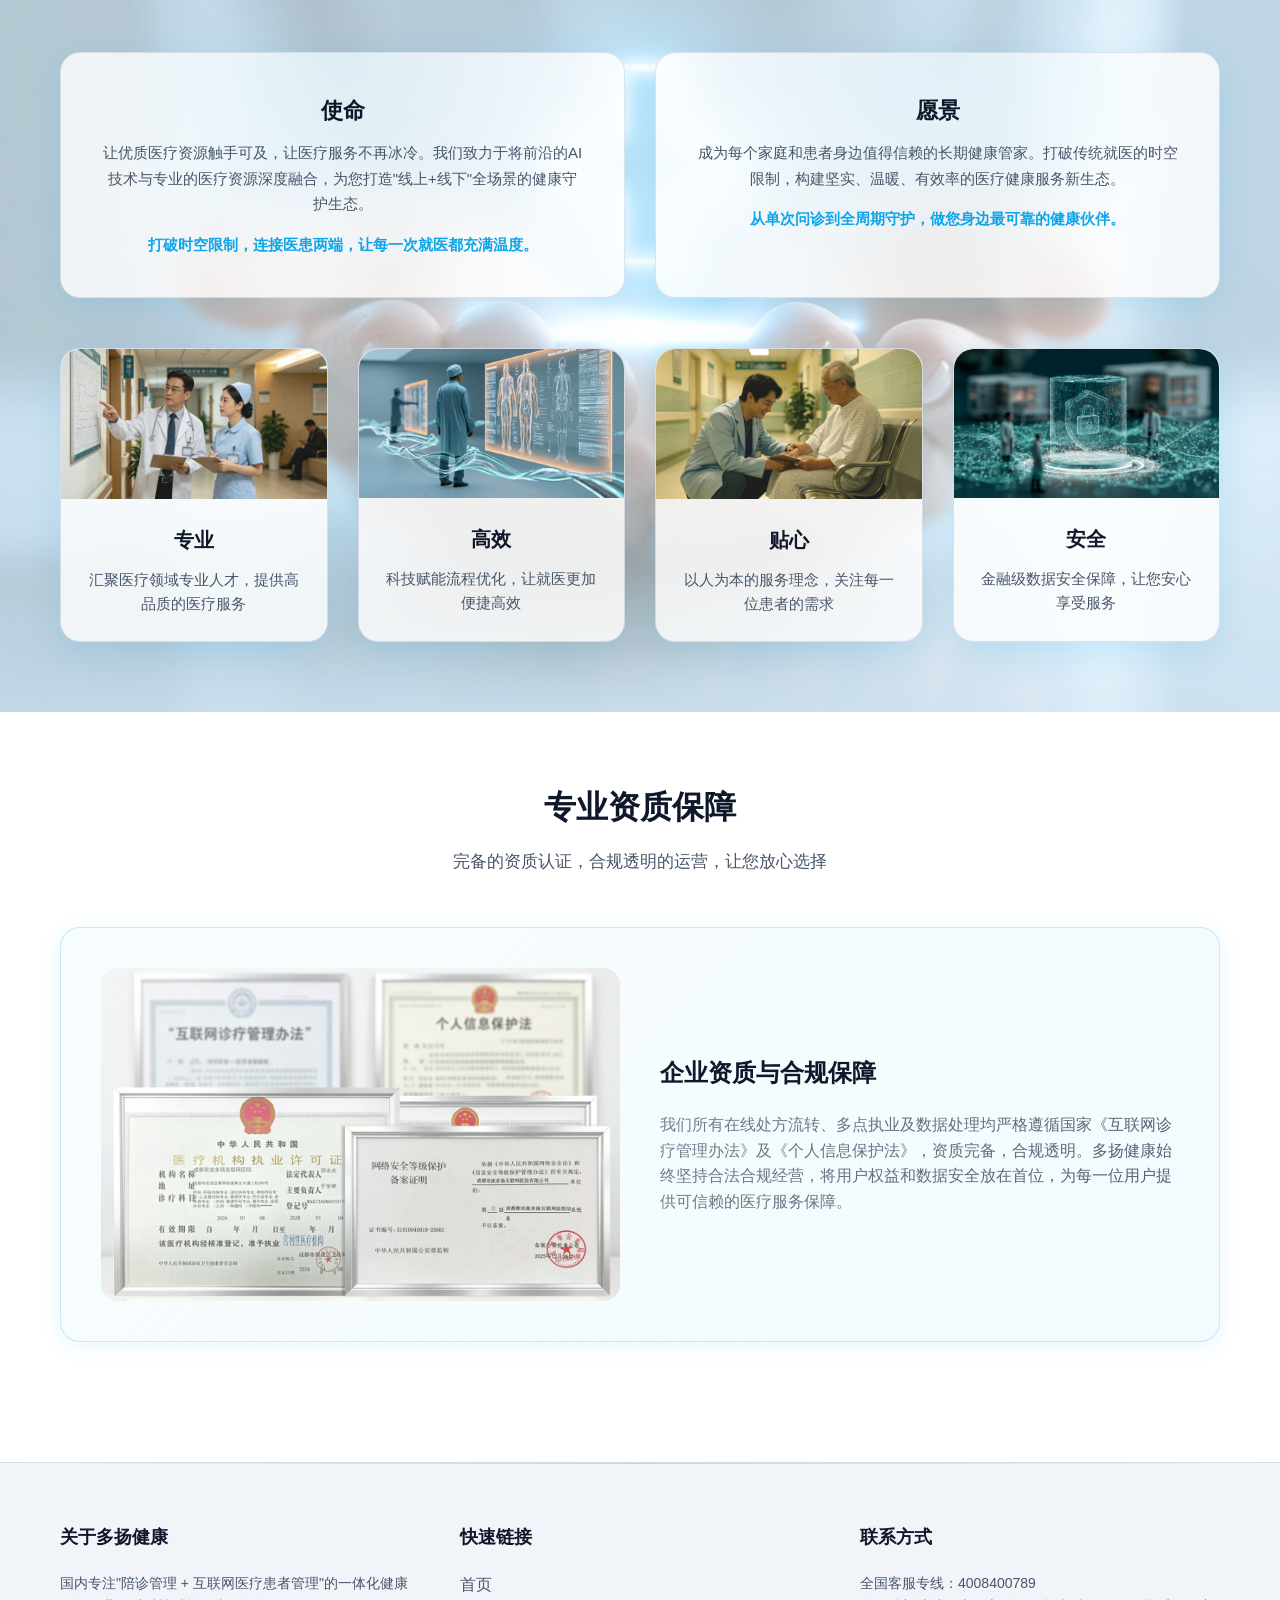
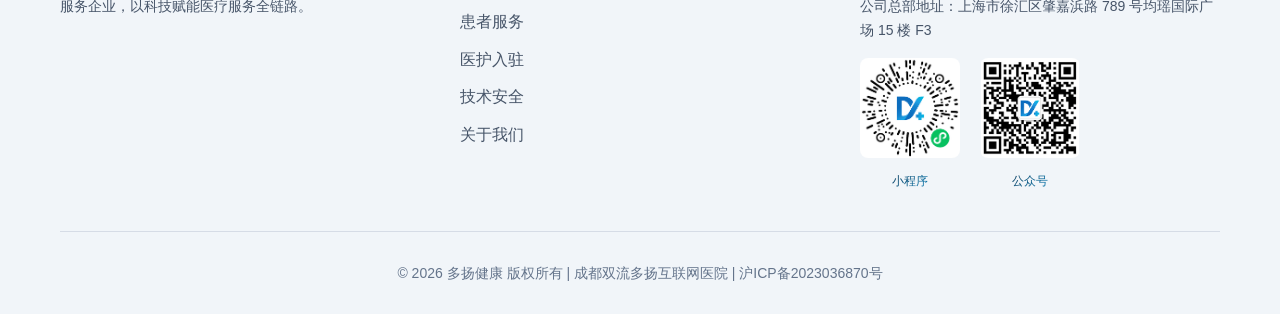
==== commit 05985d5f: "re-push all files" ====
--- a/about.html
+++ b/about.html
@@ -11,7 +11,7 @@
     <nav class="navbar">
         <div class="nav-container">
             <a href="index.html" class="logo" style="display: flex; align-items: center; gap: 10px;">
-                <img src="images/LOGO.PNG" alt="多扬健康" style="height: 60px; width: 140px; object-fit: contain;">
+                <img src="images/LOGO.png" alt="多扬健康" style="height: 60px; width: 140px; object-fit: contain;">
             </a>
             <ul class="nav-menu">
                 <li><a href="index.html">首页</a></li>
--- a/css/style.css
+++ b/css/style.css
@@ -1592,6 +1592,10 @@
         font-size: 16px;
     }
 
+    .block-header p {
+        font-size: 16px;
+    }
+
     .page-banner {
         padding: 110px 15px 60px;
     }
